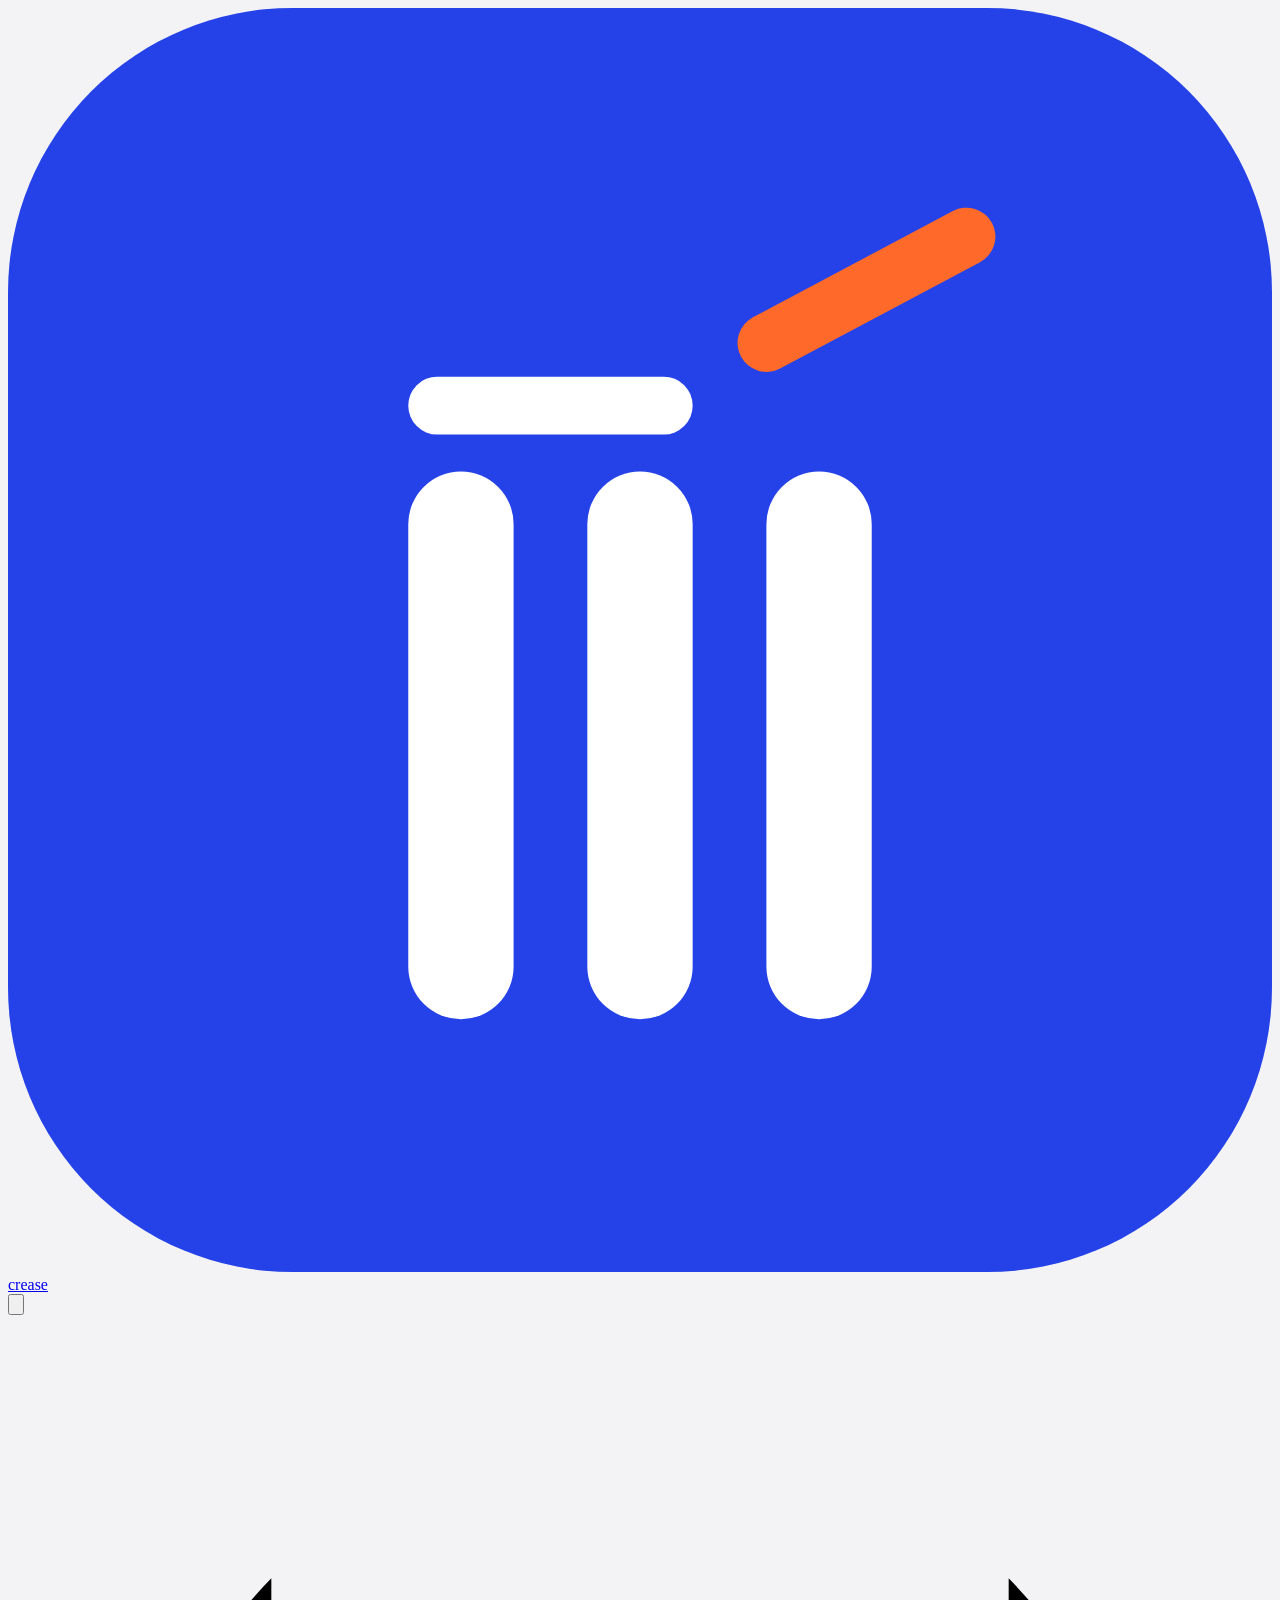
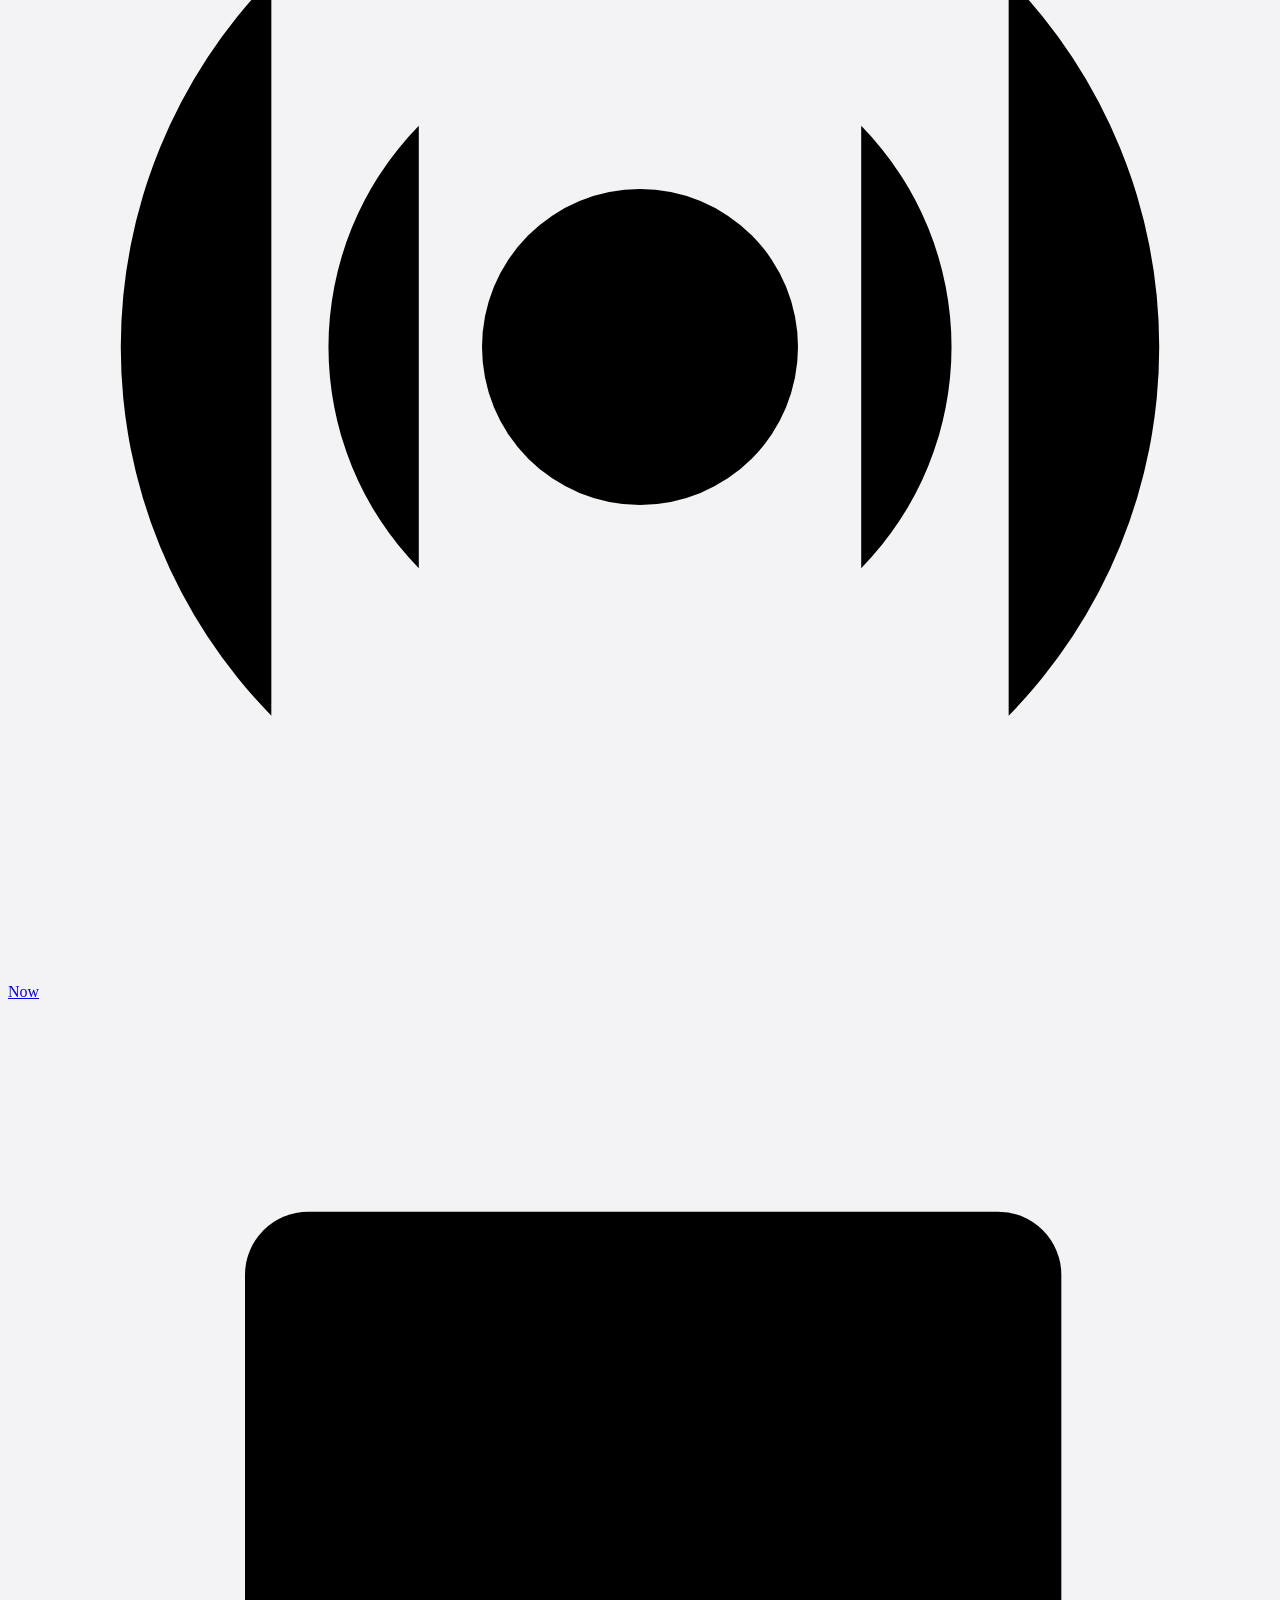
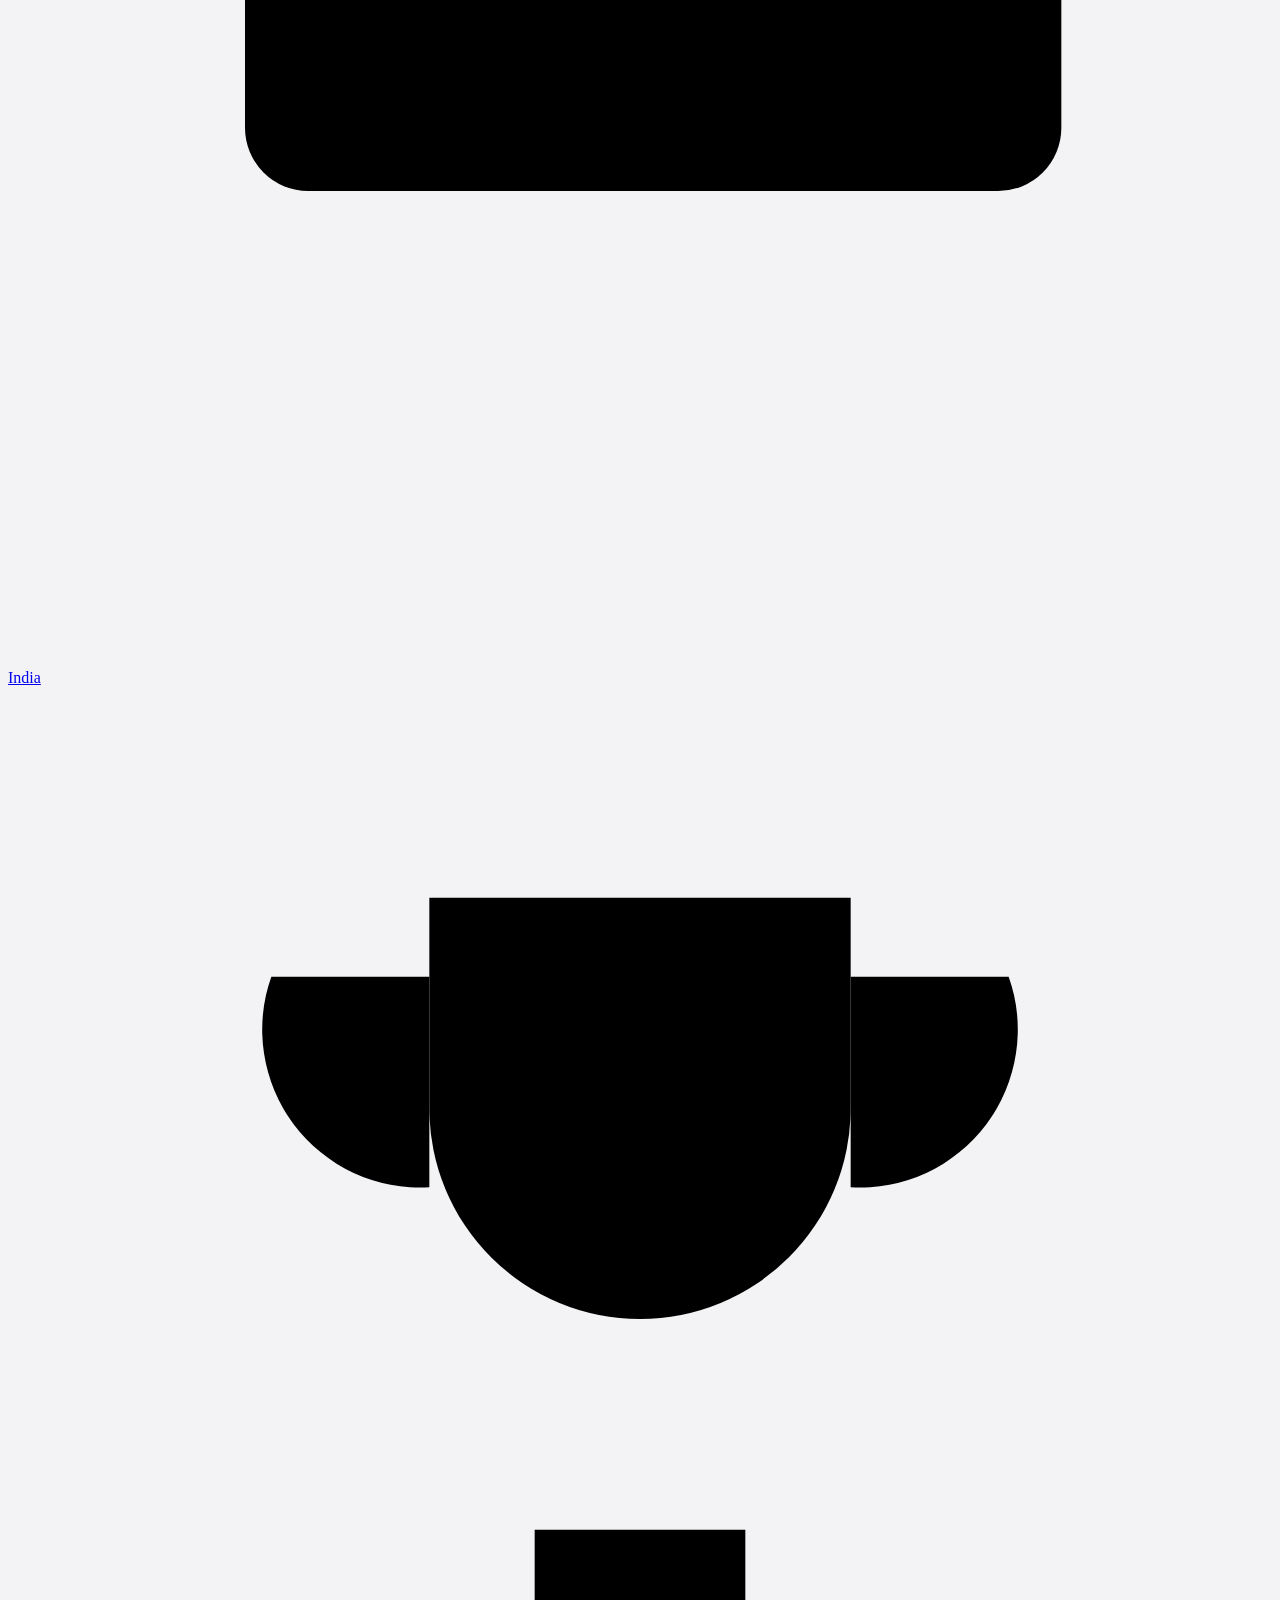
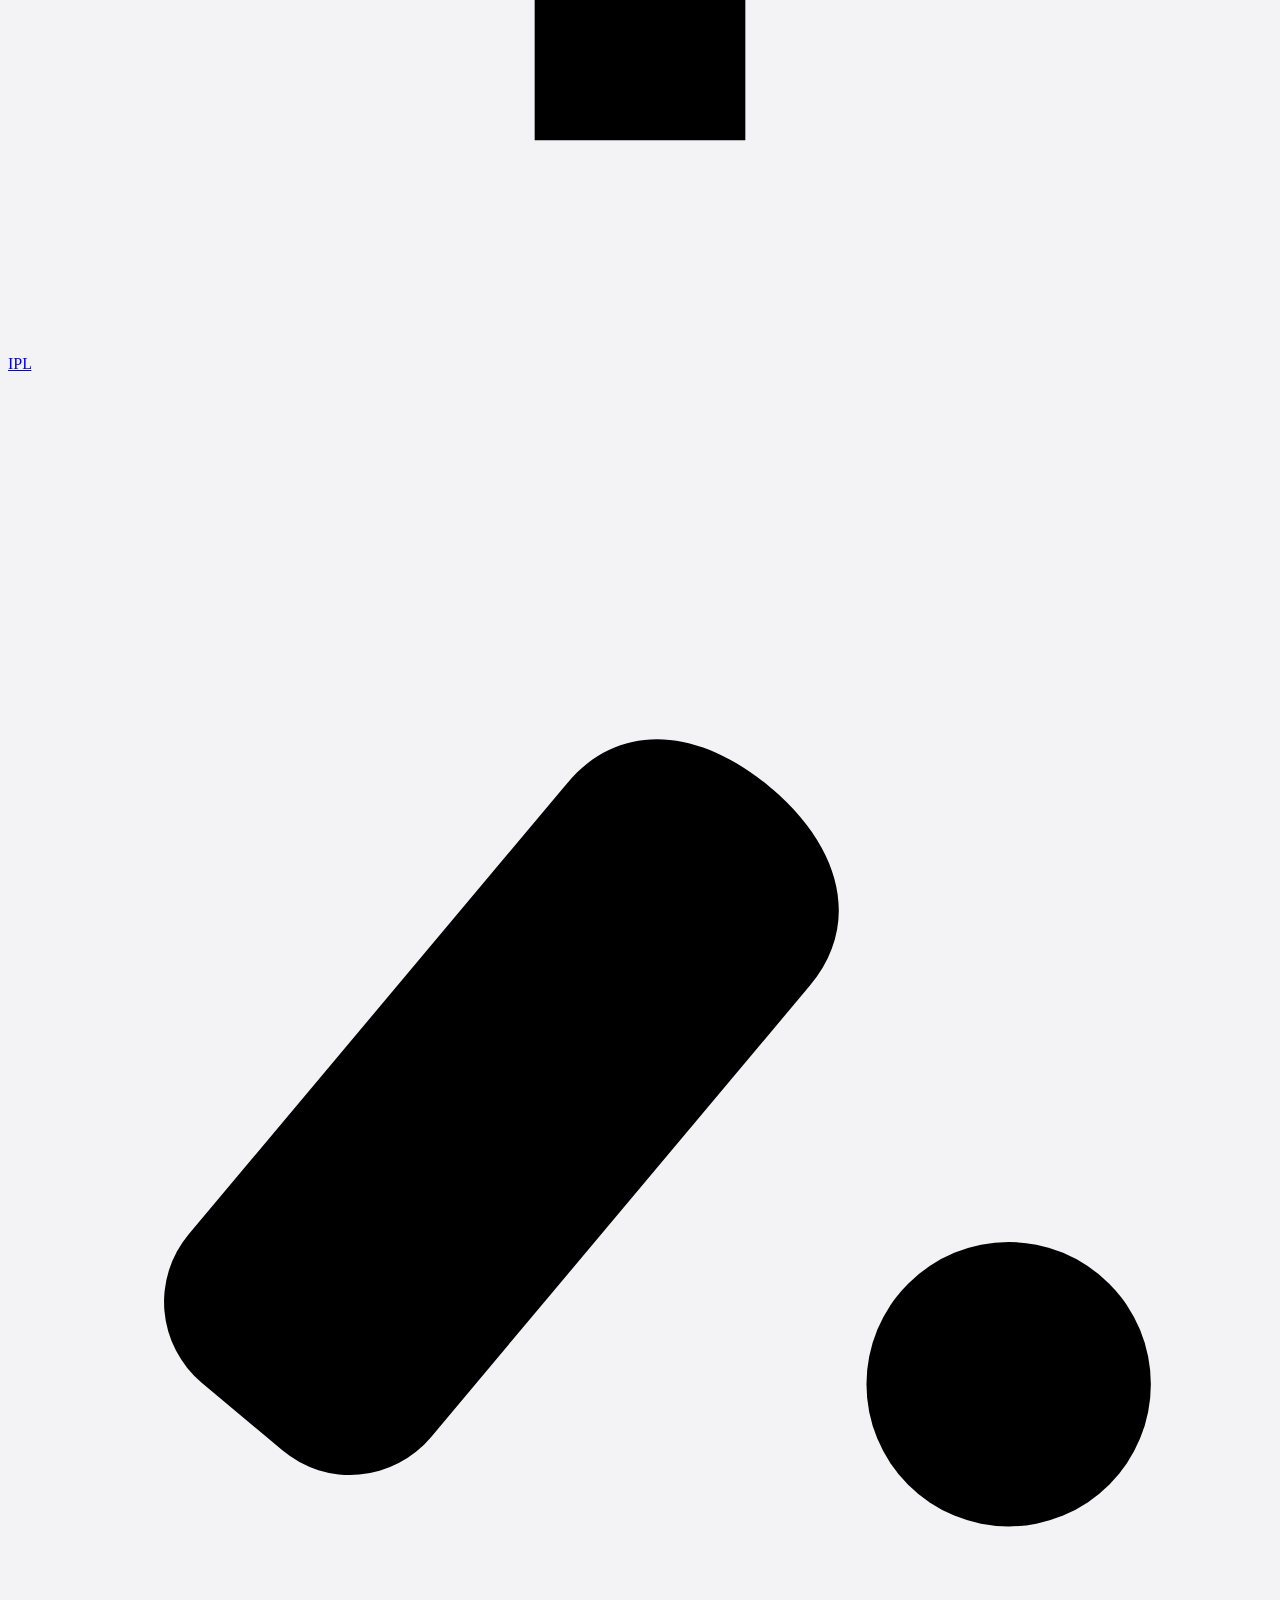
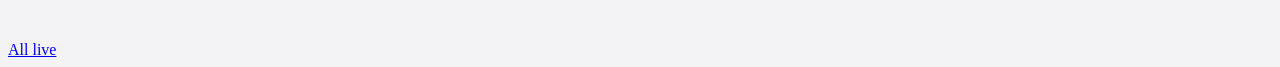
==== experiments/cricket-live/public/index.html @ f619a5a2 "feat(experiments): add DRS reviews, venue time, series chips and a new mark to Crease; fix stale sco" ====
<!doctype html>
<html lang="en-IN">
  <head>
    <meta charset="utf-8" />
    <meta
      name="viewport"
      content="width=device-width,initial-scale=1,viewport-fit=cover"
    />
    <title>Crease · Live cricket</title>
    <meta
      name="description"
      content="Live scores, ball-by-ball commentary, scorecards and squads for India and the IPL."
    />
    <meta name="theme-color" content="#f3f3f5" id="themeColor" />
    <script>
      // "light" or "dark" when chosen in Settings; otherwise (or with storage blocked)
      // the device's setting.
      var t = null;
      try {
        t = localStorage.getItem("crease-theme");
      } catch (e) {}
      if (
        t === "dark" ||
        (t !== "light" && matchMedia("(prefers-color-scheme: dark)").matches)
      ) {
        document.documentElement.dataset.theme = "dark";
        document.getElementById("themeColor").content = "#000000";
      }
    </script>
    <style>
      /* The page colour before the stylesheet arrives: no white flash on a slow line. */
      html {
        background: #f3f3f5;
      }
      html[data-theme="dark"] {
        background: #000;
      }
    </style>
    <meta name="apple-mobile-web-app-capable" content="yes" />
    <meta name="mobile-web-app-capable" content="yes" />
    <meta name="apple-mobile-web-app-title" content="Crease" />
    <meta name="format-detection" content="telephone=no" />
    <link rel="manifest" href="/manifest.webmanifest" />
    <link rel="icon" href="/icon.svg" type="image/svg+xml" />
    <link rel="preconnect" href="https://fonts.googleapis.com" />
    <link rel="preconnect" href="https://fonts.gstatic.com" crossorigin />
    <link
      rel="stylesheet"
      media="print"
      onload="this.media = 'all'"
      referrerpolicy="no-referrer"
      href="https://fonts.googleapis.com/css2?family=Bricolage+Grotesque:opsz,wght@12..96,400..800&family=Barlow+Condensed:wght@500;600;700&display=swap"
    />
    <link rel="stylesheet" href="/app.css" />
  </head>
  <body>
    <div id="app">
      <header class="top" id="top">
        <div class="top-in">
          <div class="top-left">
            <button
              class="icon back"
              id="back"
              type="button"
              aria-label="Back"
              hidden
            >
              <svg viewBox="0 0 24 24" aria-hidden="true">
                <path d="M15 5l-7 7 7 7" />
              </svg>
            </button>
            <a class="brand" id="brand" href="#now" aria-label="Crease, home"
              ><svg class="mark" viewBox="0 0 120 120" aria-hidden="true">
                <rect width="120" height="120" rx="27" fill="#2442e8" />
                <g fill="#fff">
                  <rect x="38" y="44" width="10" height="52" rx="5" />
                  <rect x="55" y="44" width="10" height="52" rx="5" />
                  <rect x="72" y="44" width="10" height="52" rx="5" />
                  <rect x="38" y="35" width="27" height="5.5" rx="2.75" />
                </g>
                <rect
                  x="68"
                  y="24"
                  width="27"
                  height="5.5"
                  rx="2.75"
                  fill="#ff6a2b"
                  transform="rotate(-28 81.5 26.75)"
                /></svg
              >crease</a
            >
          </div>
          <div class="top-title" id="topTitle" aria-hidden="true"></div>
          <div class="top-btns">
            <button
              class="icon alerts"
              id="alerts"
              type="button"
              aria-label="Alerts"
              aria-haspopup="dialog"
              title="Alerts"
              hidden
            >
              <svg viewBox="0 0 24 24" aria-hidden="true">
                <path d="M6 8a6 6 0 0 1 12 0c0 7 3 9 3 9H3s3-2 3-9" />
                <path d="M10.3 21a1.94 1.94 0 0 0 3.4 0" />
              </svg>
            </button>
            <button
              class="icon"
              id="settingsBtn"
              type="button"
              aria-label="Settings"
              aria-haspopup="dialog"
              title="Settings"
            >
              <svg viewBox="0 0 24 24" aria-hidden="true">
                <circle cx="12" cy="12" r="3" />
                <path
                  d="M19.4 15a1.7 1.7 0 0 0 .3 1.8l.1.1a2 2 0 1 1-2.8 2.8l-.1-.1a1.7 1.7 0 0 0-1.8-.3 1.7 1.7 0 0 0-1 1.5V21a2 2 0 1 1-4 0v-.1a1.7 1.7 0 0 0-1.1-1.5 1.7 1.7 0 0 0-1.8.3l-.1.1a2 2 0 1 1-2.8-2.8l.1-.1a1.7 1.7 0 0 0 .3-1.8 1.7 1.7 0 0 0-1.5-1H3a2 2 0 1 1 0-4h.1a1.7 1.7 0 0 0 1.5-1.1 1.7 1.7 0 0 0-.3-1.8l-.1-.1a2 2 0 1 1 2.8-2.8l.1.1a1.7 1.7 0 0 0 1.8.3H9a1.7 1.7 0 0 0 1-1.5V3a2 2 0 1 1 4 0v.1a1.7 1.7 0 0 0 1 1.5 1.7 1.7 0 0 0 1.8-.3l.1-.1a2 2 0 1 1 2.8 2.8l-.1.1a1.7 1.7 0 0 0-.3 1.8V9a1.7 1.7 0 0 0 1.5 1H21a2 2 0 1 1 0 4h-.1a1.7 1.7 0 0 0-1.5 1z"
                />
              </svg>
            </button>
          </div>
        </div>
      </header>
      <main id="view" tabindex="-1">
        <!-- Shown until the app's first render, so a slow connection sees structure. -->
        <div class="skel" aria-hidden="true"></div>
        <div class="skel sm" aria-hidden="true"></div>
        <div class="skel sm" aria-hidden="true"></div>
      </main>
      <nav class="tabs" id="tabs" aria-label="Sections" style="--n: 4">
        <i class="tab-pill" aria-hidden="true"></i>
        <a href="#now" data-tab="now"
          ><svg viewBox="0 0 24 24" aria-hidden="true">
            <circle cx="12" cy="12" r="3" />
            <path
              d="M7.8 7.8a6 6 0 0 0 0 8.4M16.2 7.8a6 6 0 0 1 0 8.4M5 5a10 10 0 0 0 0 14M19 5a10 10 0 0 1 0 14"
            /></svg
          ><span>Now</span></a
        >
        <a href="#india" data-tab="india"
          ><svg viewBox="0 0 24 24" aria-hidden="true">
            <path d="M4.5 21V3.8" />
            <rect x="4.5" y="4" width="15.5" height="11" rx="1.2" />
            <path d="M4.5 7.7H20M4.5 11.3H20" />
            <circle cx="12.25" cy="9.5" r="1.25" /></svg
          ><span>India</span></a
        >
        <a href="#ipl" data-tab="ipl"
          ><svg viewBox="0 0 24 24" aria-hidden="true">
            <path d="M8 4h8v4a4 4 0 0 1-8 0z" />
            <path d="M8 5.5H5a3 3 0 0 0 3 4M16 5.5h3a3 3 0 0 1-3 4" />
            <path d="M12 12v4M8.5 20h7M10 16h4v4h-4z" /></svg
          ><span>IPL</span></a
        >
        <a href="#all" data-tab="all"
          ><svg viewBox="0 0 24 24" aria-hidden="true">
            <g transform="rotate(40 11 12)">
              <path d="M11 .8v6" />
              <path
                d="M8 9c0-1.5 1.2-2.4 3-2.4s3 .9 3 2.4v11.2a2 2 0 0 1-2 2h-2a2 2 0 0 1-2-2z"
              />
            </g>
            <circle class="ball" cx="19" cy="19.2" r="2.7" /></svg
          ><span>All live</span></a
        >
      </nav>
    </div>
    <div id="announce" class="vh" aria-live="polite"></div>
    <div id="toast" class="toast" role="status" hidden></div>
    <dialog id="alertsSheet" class="sheet" aria-labelledby="alertsTitle">
      <div class="sheet-h">
        <h2 id="alertsTitle">Alerts</h2>
        <button class="icon" type="button" data-close aria-label="Close">
          <svg viewBox="0 0 24 24" aria-hidden="true">
            <path d="M6 6l12 12M18 6L6 18" />
          </svg>
        </button>
      </div>
      <p>
        A notification for India and IPL matches when a match starts, for every
        wicket, when a decision is reviewed (and again with the outcome), for a
        batter's fifty or hundred, and for a bowler's five-for.
      </p>
      <p class="dim">
        Alerts arrive only while Crease is open, in a tab or as an installed
        app. Your browser asks for permission first. Crease checks the scores
        itself and shows the notification on this device; there is no account
        and no push service.
        <a class="link" href="/about.html#alerts">How alerts work</a>
      </p>
      <p id="alertsStatus" class="status-line"></p>
      <button id="alertsToggle" class="btn primary" type="button"></button>
    </dialog>
    <dialog id="settingsSheet" class="sheet" aria-labelledby="settingsTitle">
      <div class="sheet-h">
        <h2 id="settingsTitle">Settings</h2>
        <button class="icon" type="button" data-close aria-label="Close">
          <svg viewBox="0 0 24 24" aria-hidden="true">
            <path d="M6 6l12 12M18 6L6 18" />
          </svg>
        </button>
      </div>
      <fieldset>
        <legend>Time format</legend>
        <label class="opt"
          ><input type="radio" name="clock" value="12" /><span
            >12-hour <small>1:30 pm</small></span
          ></label
        >
        <label class="opt"
          ><input type="radio" name="clock" value="24" /><span
            >24-hour <small>13:30</small></span
          ></label
        >
      </fieldset>
      <fieldset>
        <legend>Appearance</legend>
        <label class="opt"
          ><input type="radio" name="theme" value="system" /><span
            >Same as my device</span
          ></label
        >
        <label class="opt"
          ><input type="radio" name="theme" value="light" /><span
            >Light</span
          ></label
        >
        <label class="opt"
          ><input type="radio" name="theme" value="dark" /><span
            >Dark</span
          ></label
        >
      </fieldset>
      <a class="row-link" href="/about.html">About &amp; privacy</a>
    </dialog>
    <noscript><p class="nojs">Crease needs JavaScript.</p></noscript>
    <script type="module" src="/app.js"></script>
  </body>
</html>
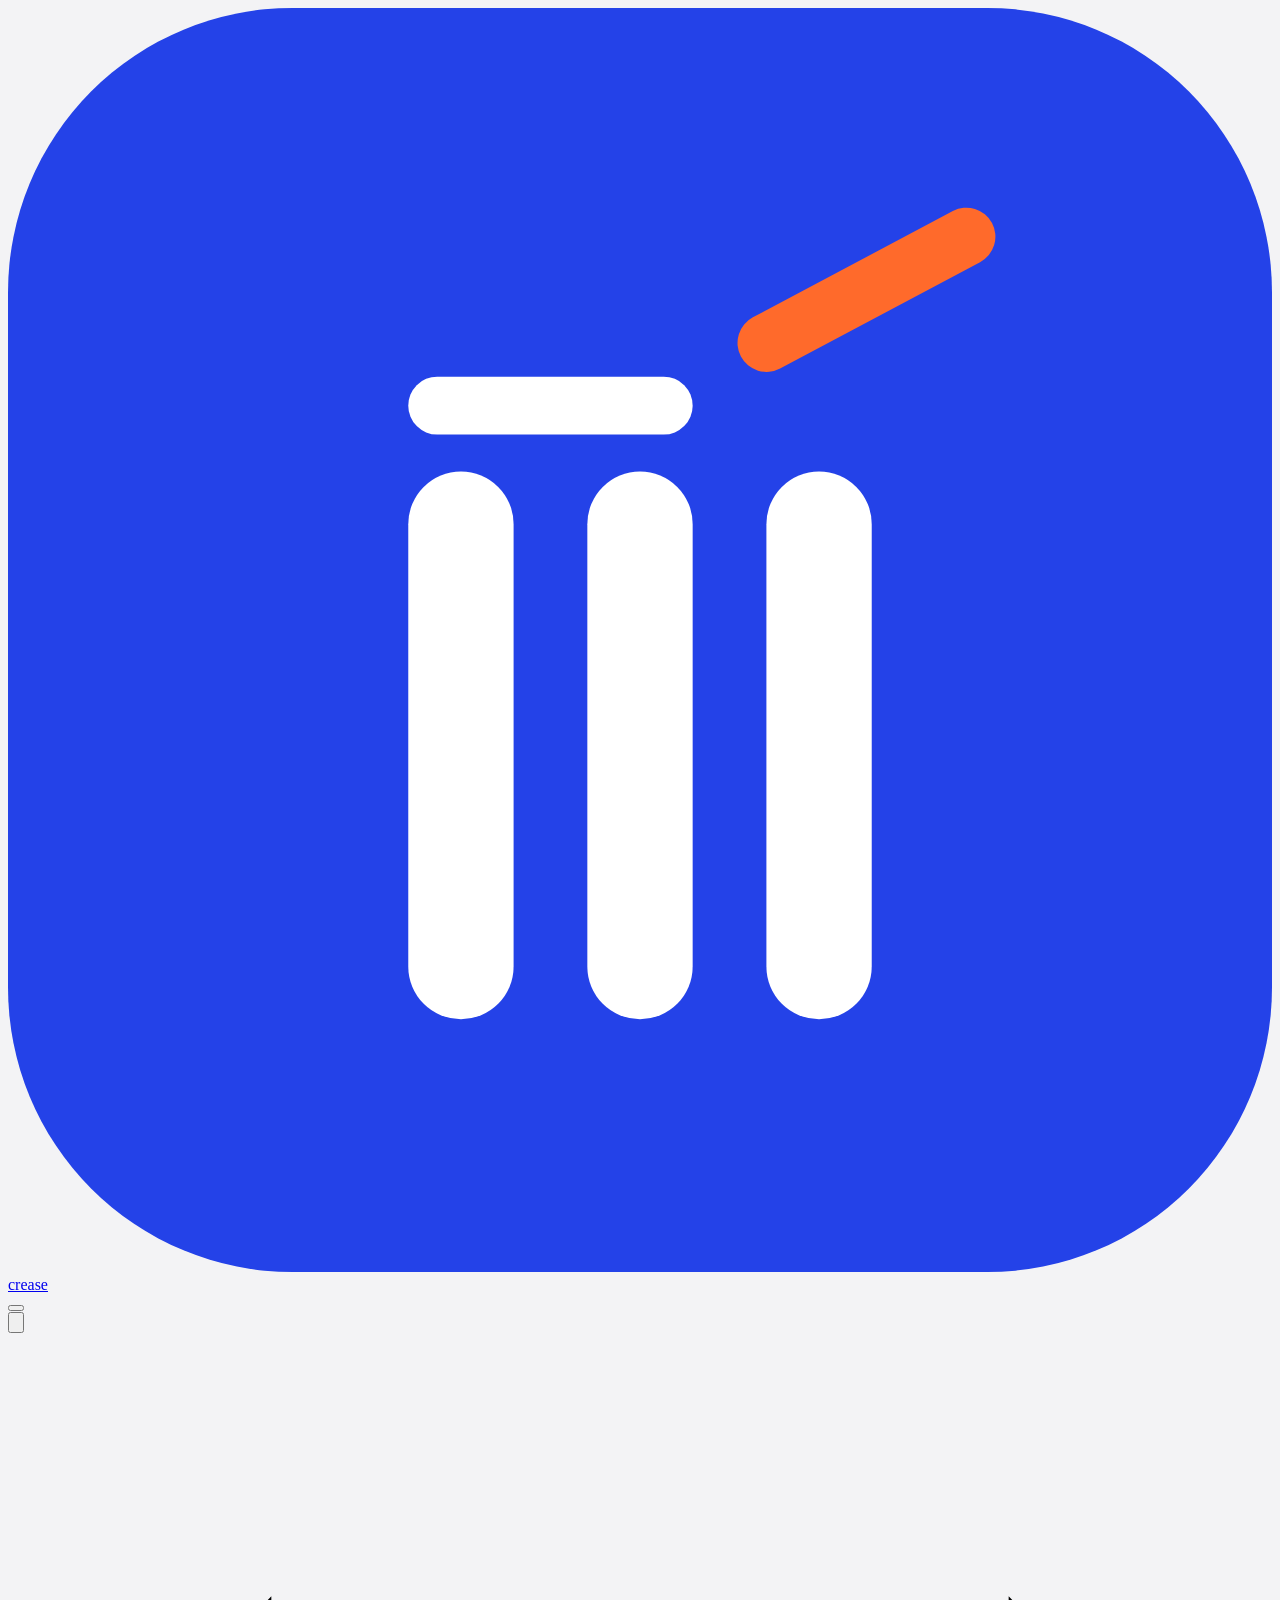
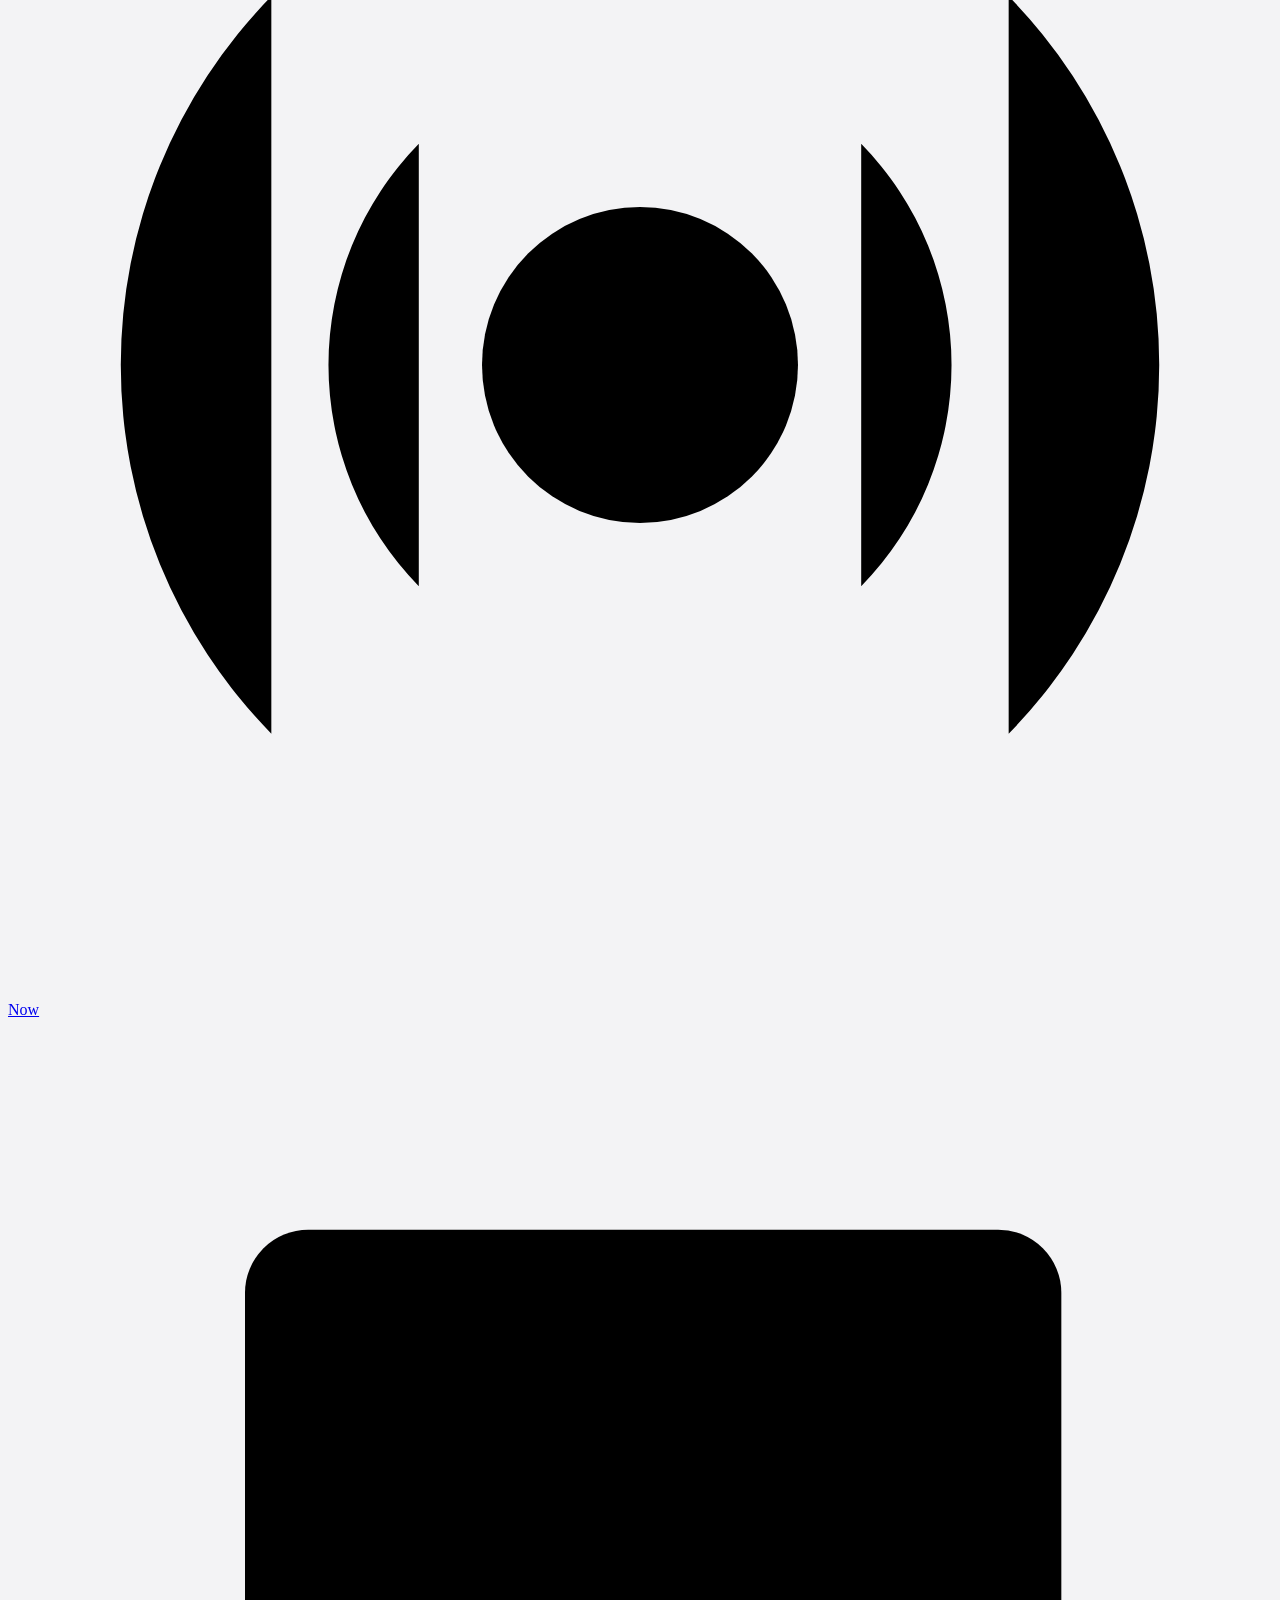
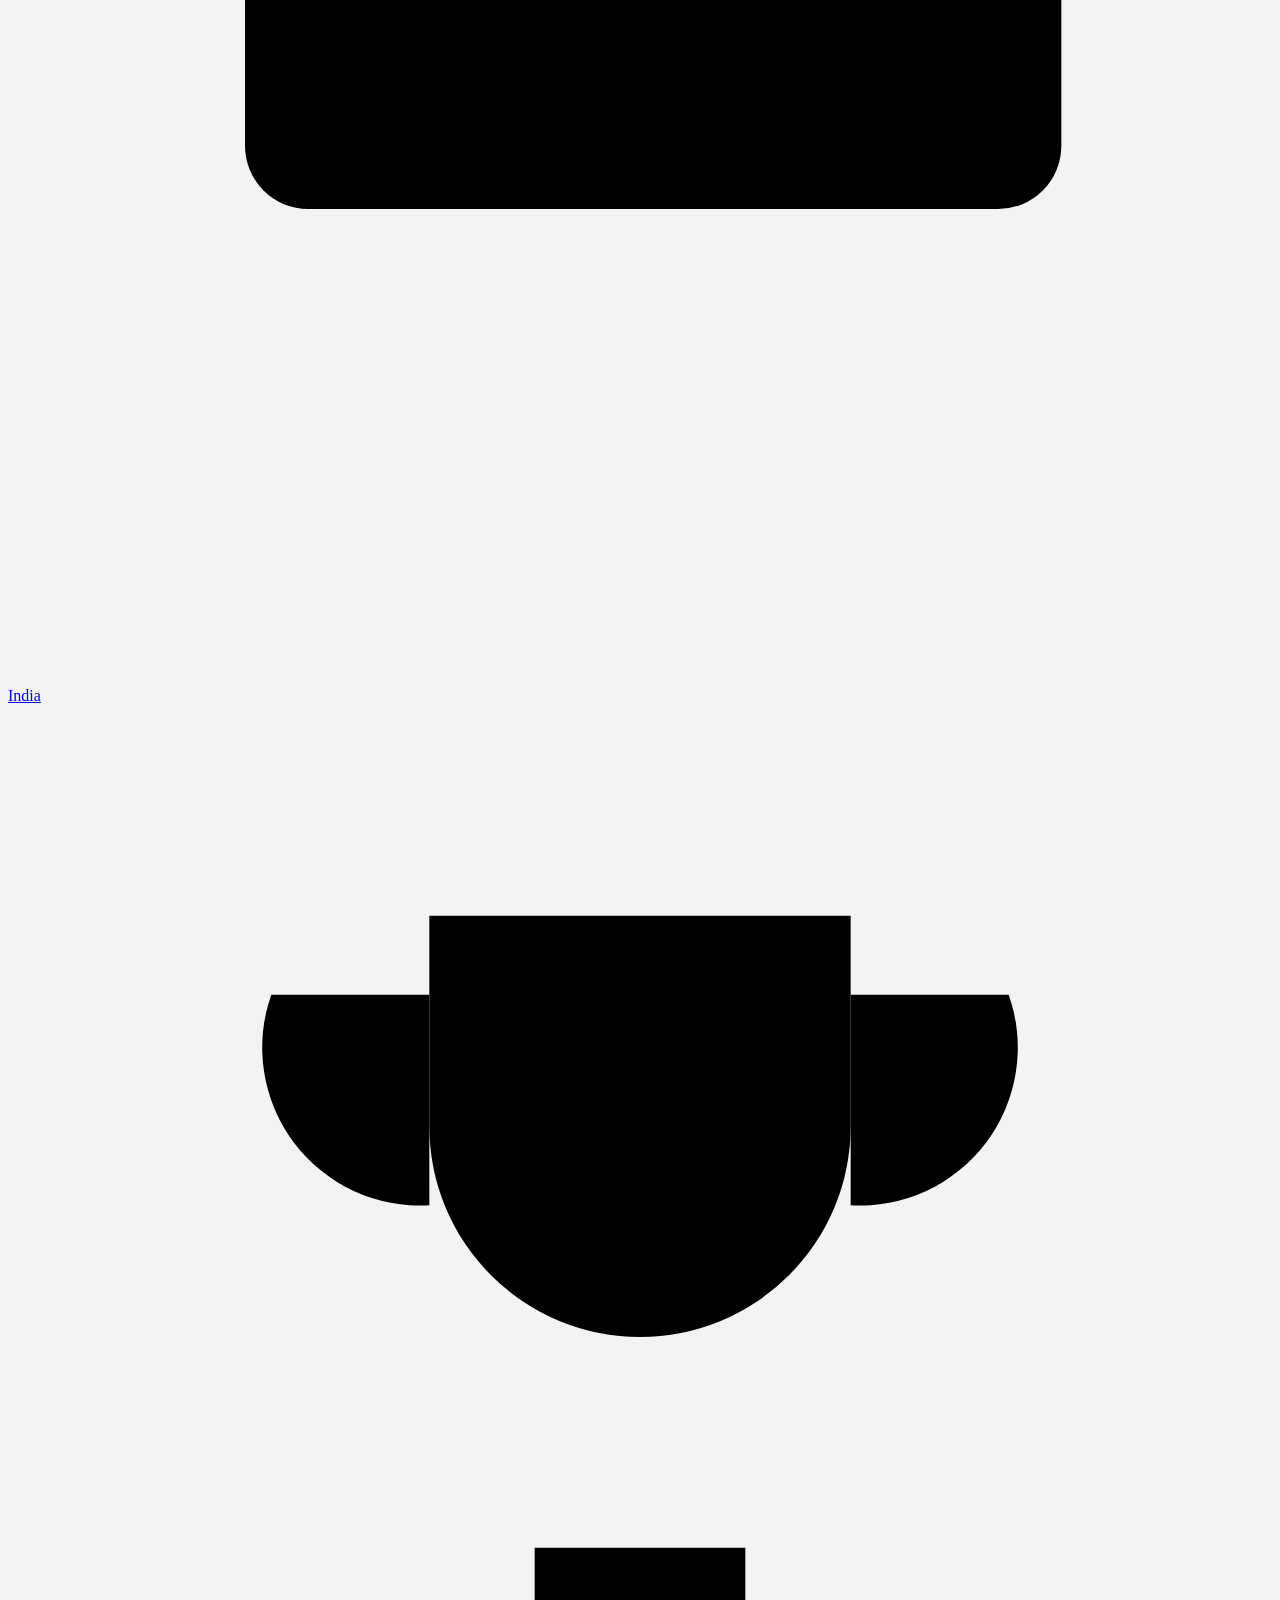
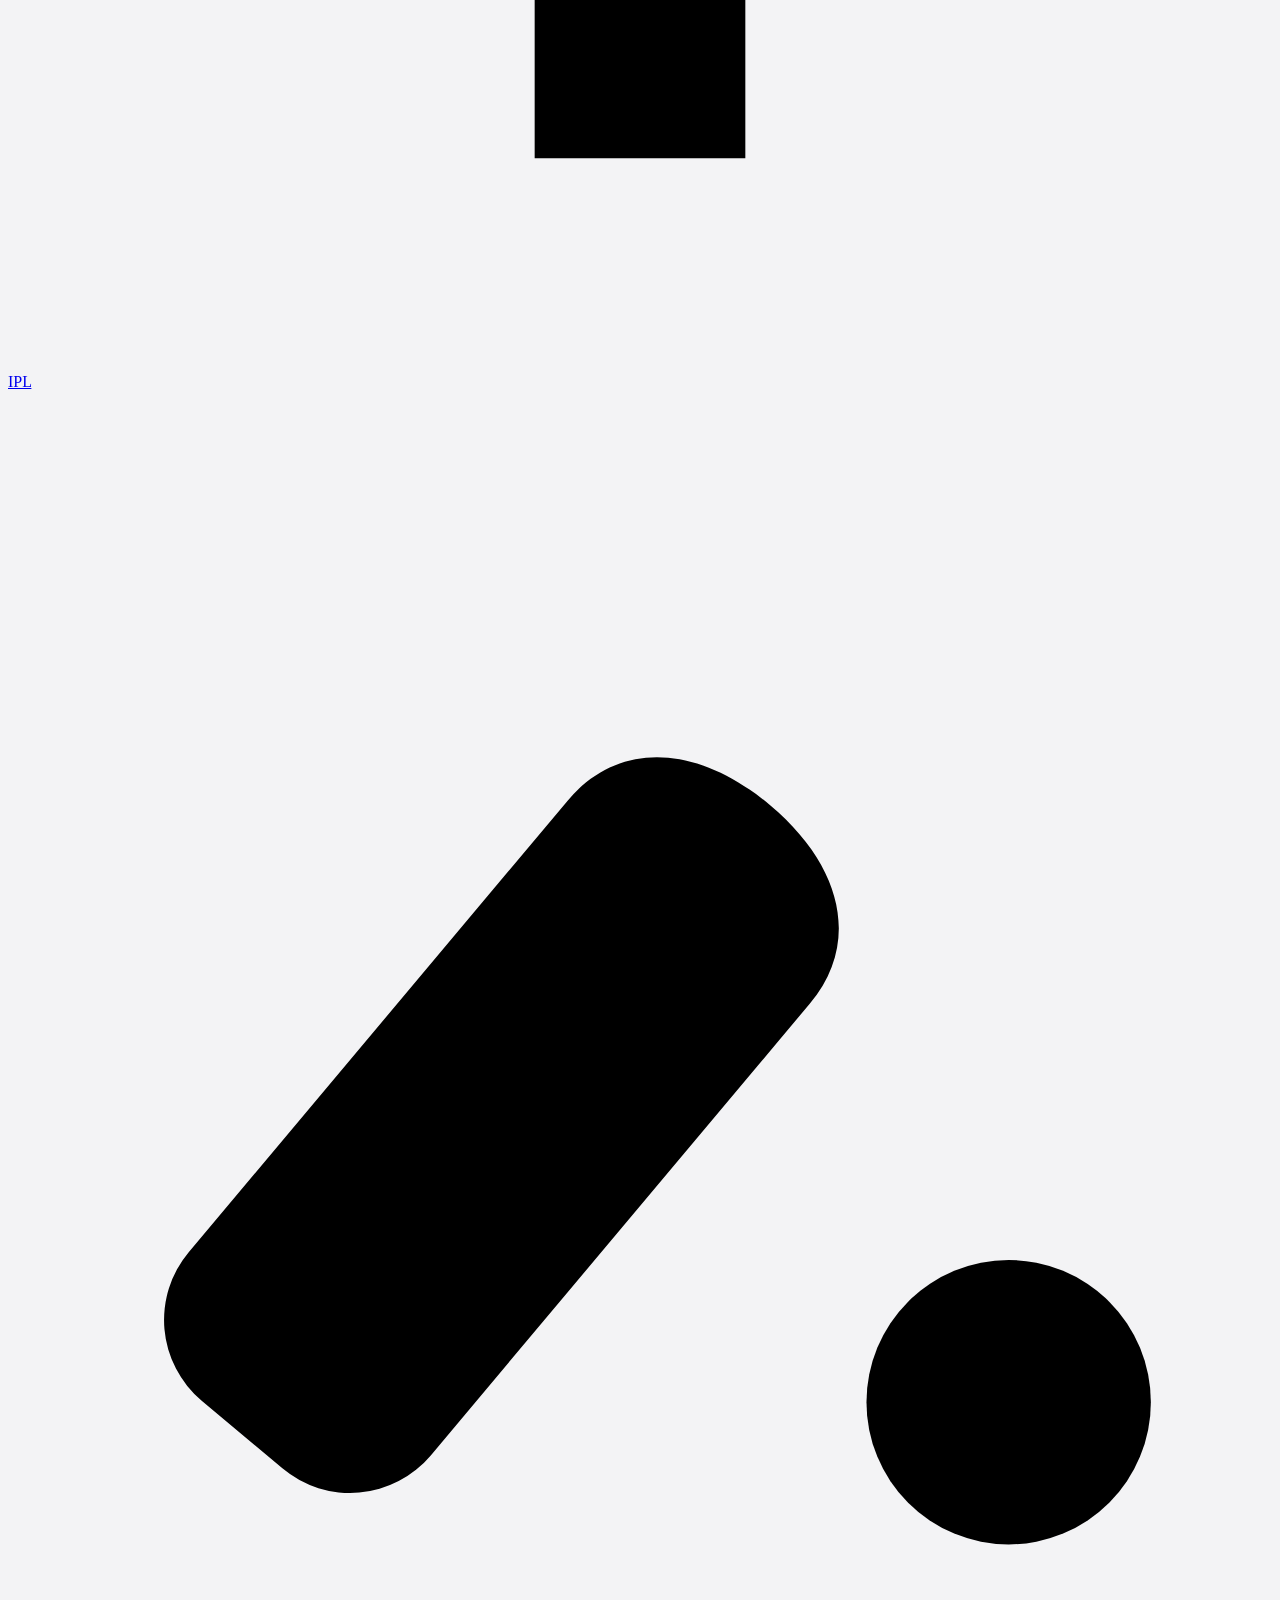
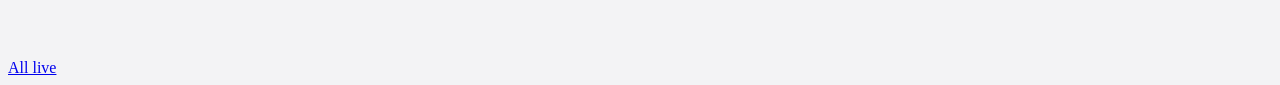
==== commit 00c4ebf5: "feat(experiments): show how fresh Crease's data is in the top bar A quiet line under the page title " ====
--- a/experiments/cricket-live/public/index.html
+++ b/experiments/cricket-live/public/index.html
@@ -90,7 +90,14 @@
               >crease</a
             >
           </div>
-          <div class="top-title" id="topTitle" aria-hidden="true"></div>
+          <!-- How fresh the data on screen is; tap to refresh. The page title joins it
+               once the page heading scrolls away. -->
+          <button class="top-mid" id="fresh" type="button">
+            <span class="top-title" id="topTitle" aria-hidden="true"></span>
+            <span class="fresh" id="freshLine" hidden
+              ><i aria-hidden="true"></i><span id="freshText"></span
+            ></span>
+          </button>
           <div class="top-btns">
             <button
               class="icon alerts"
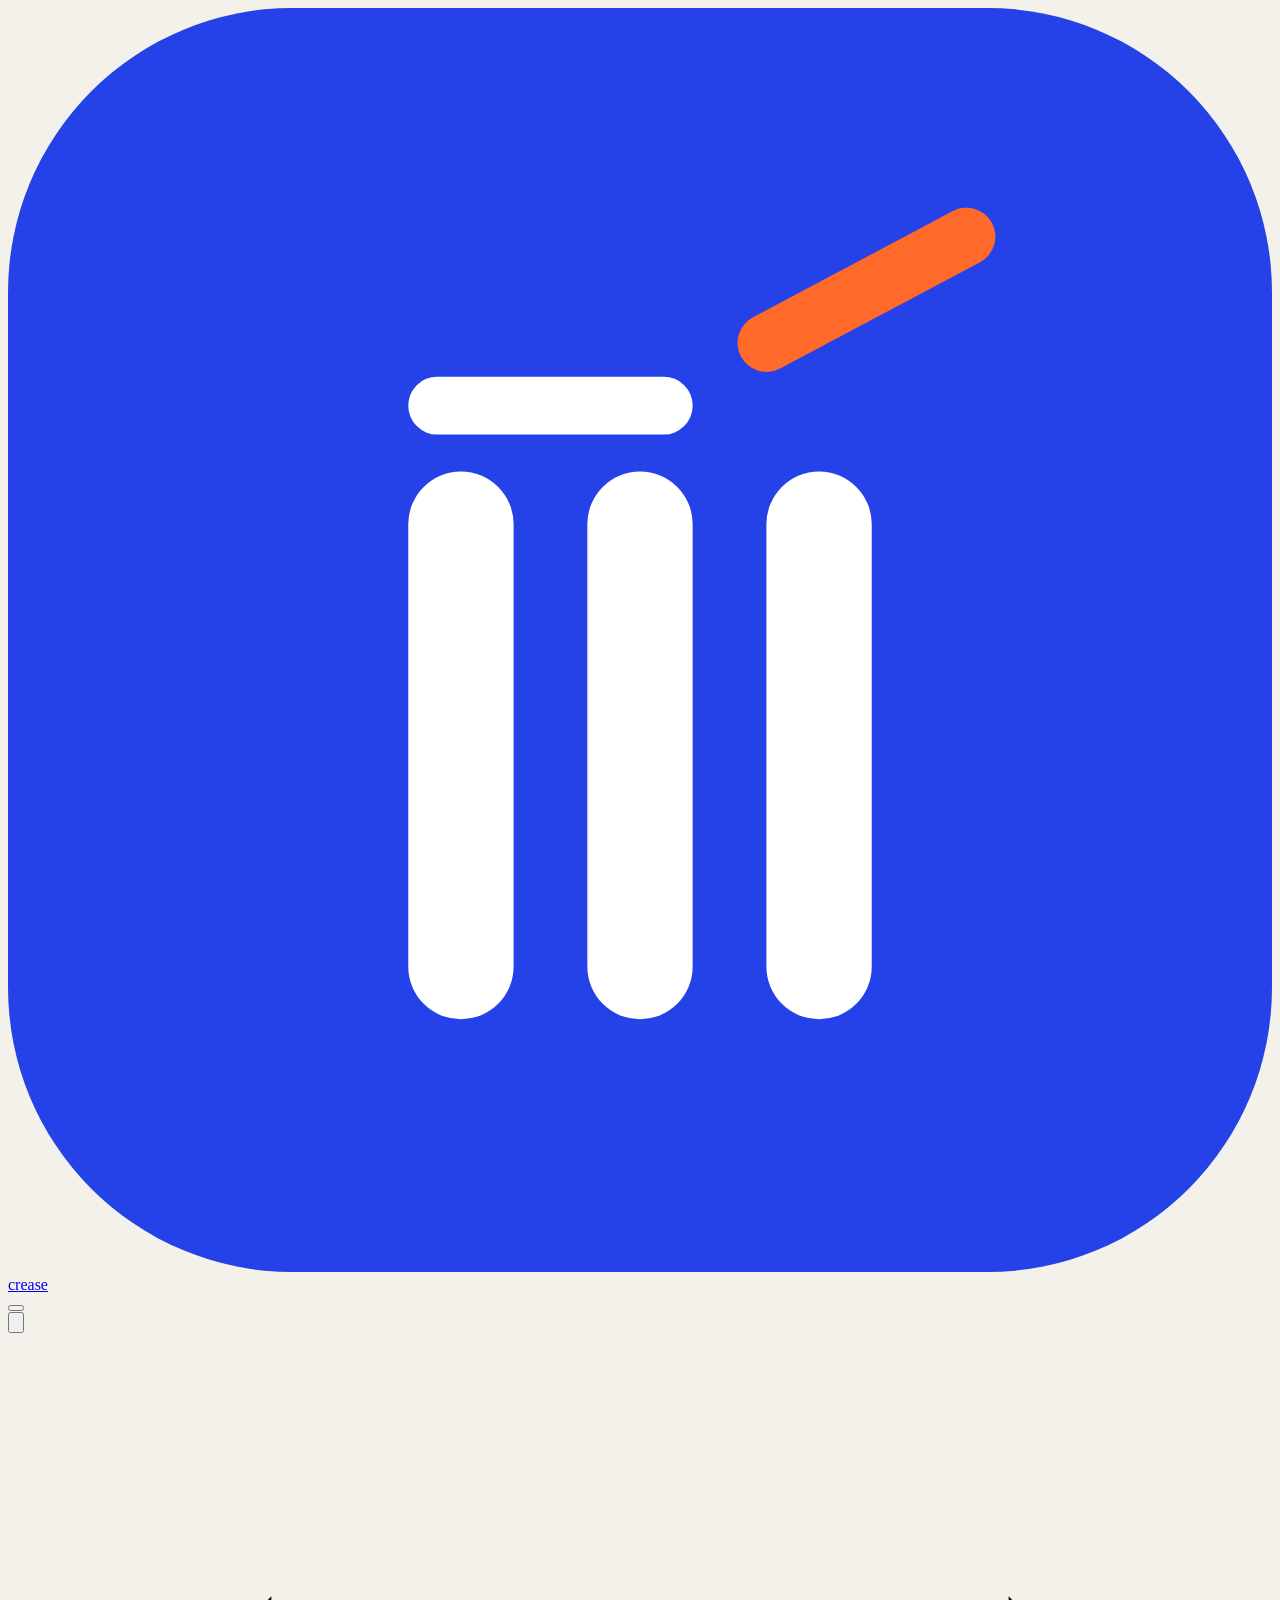
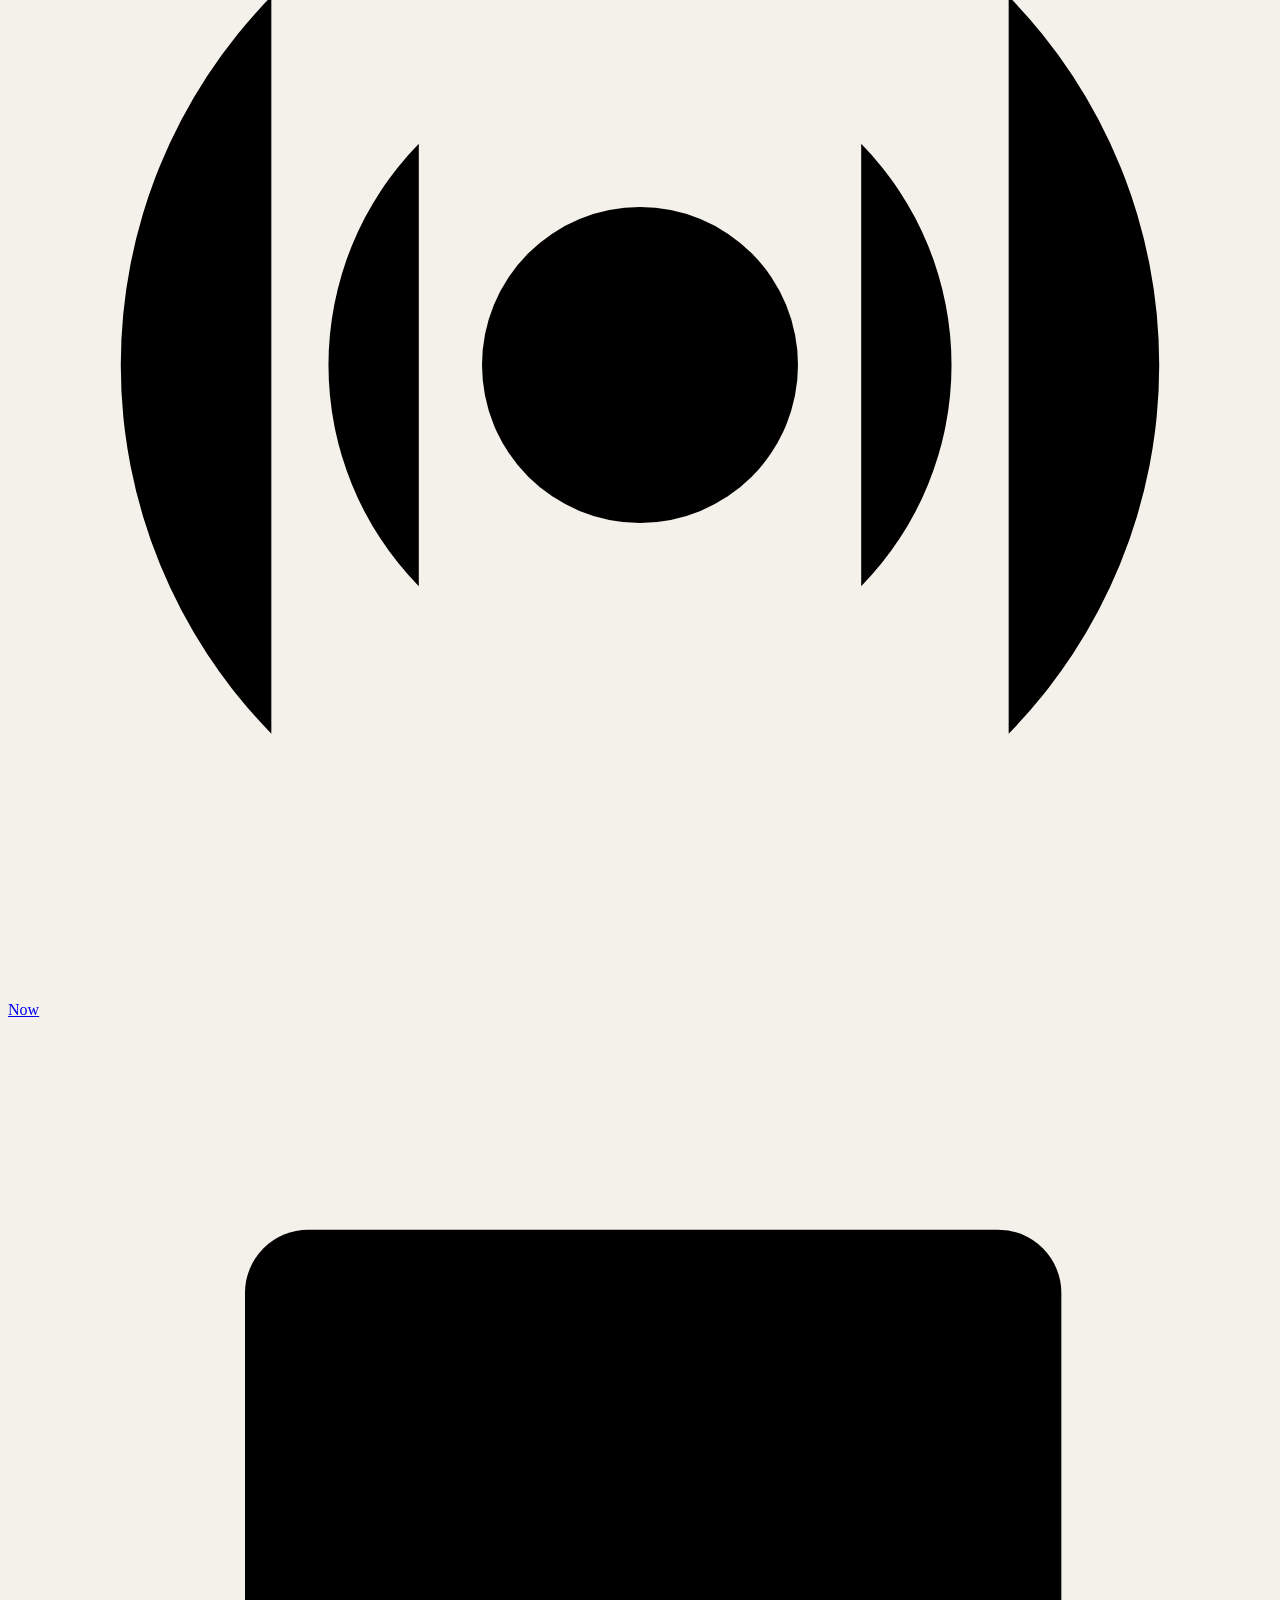
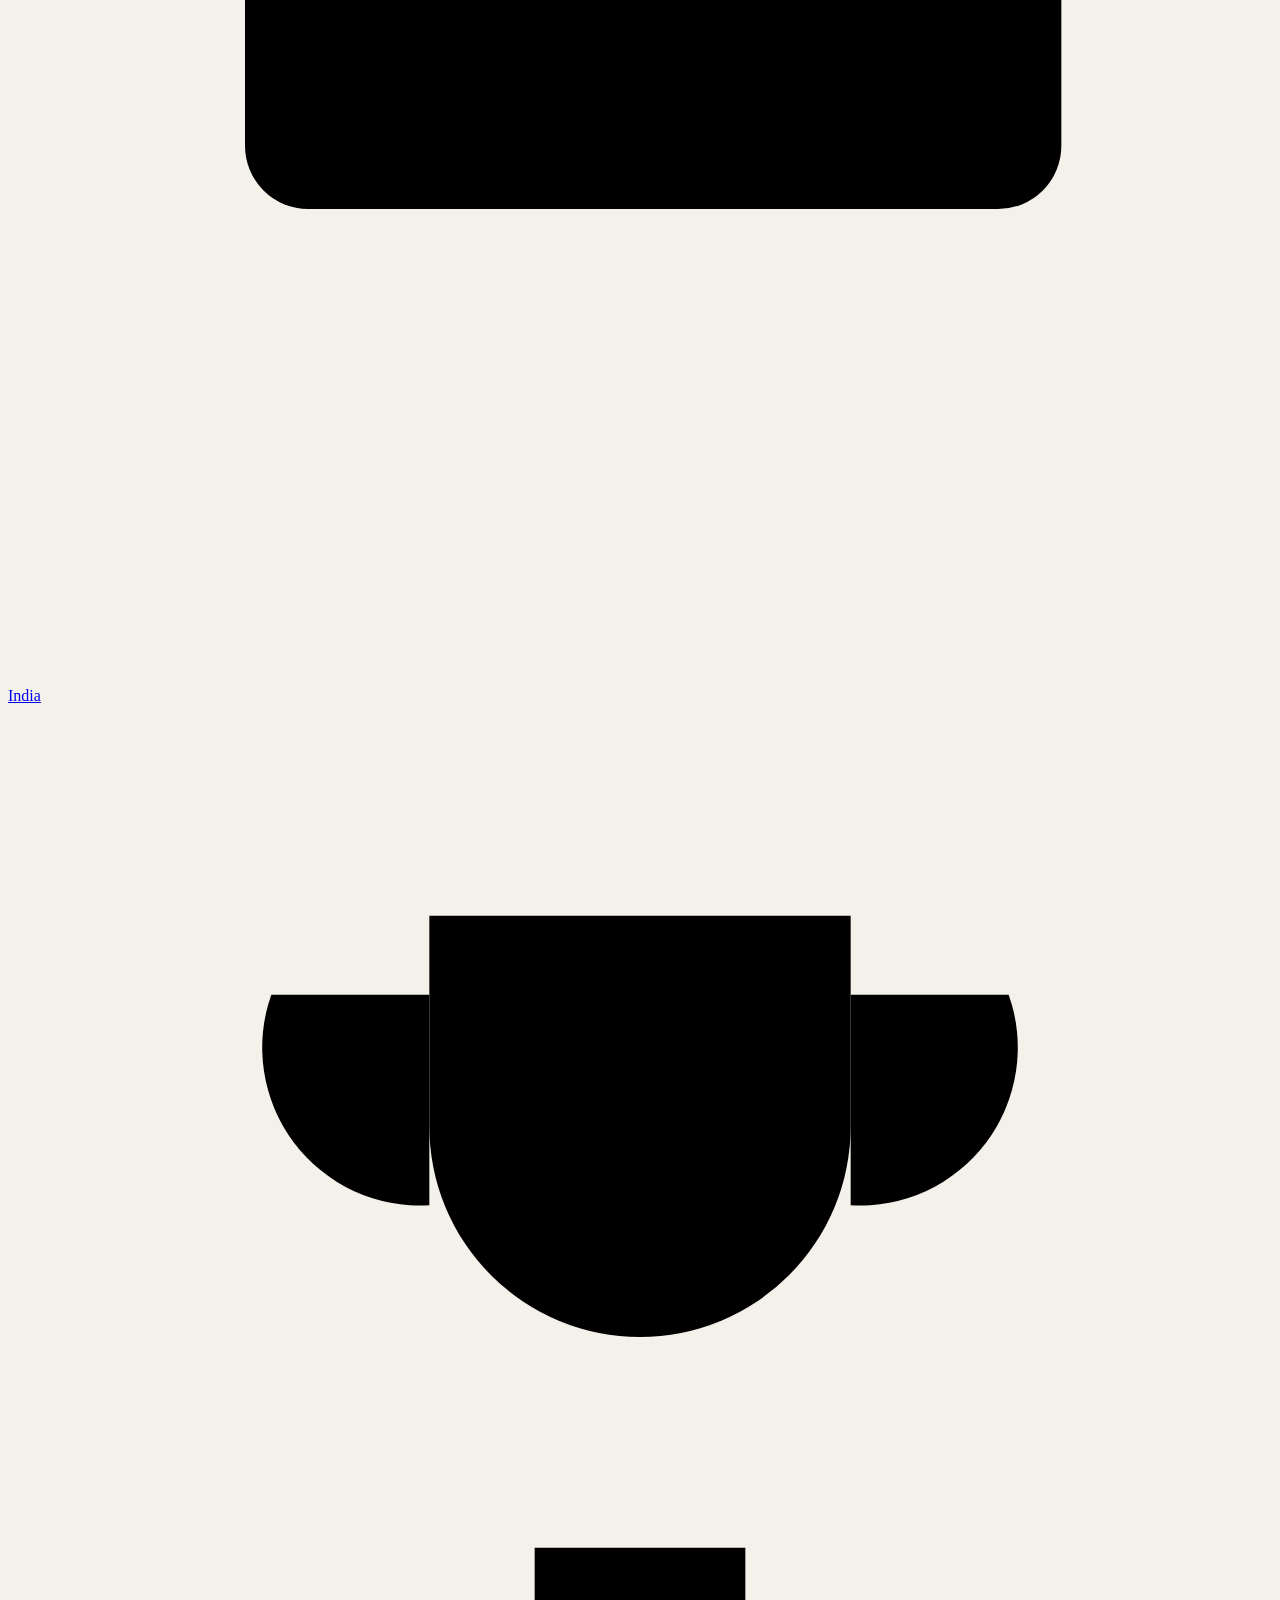
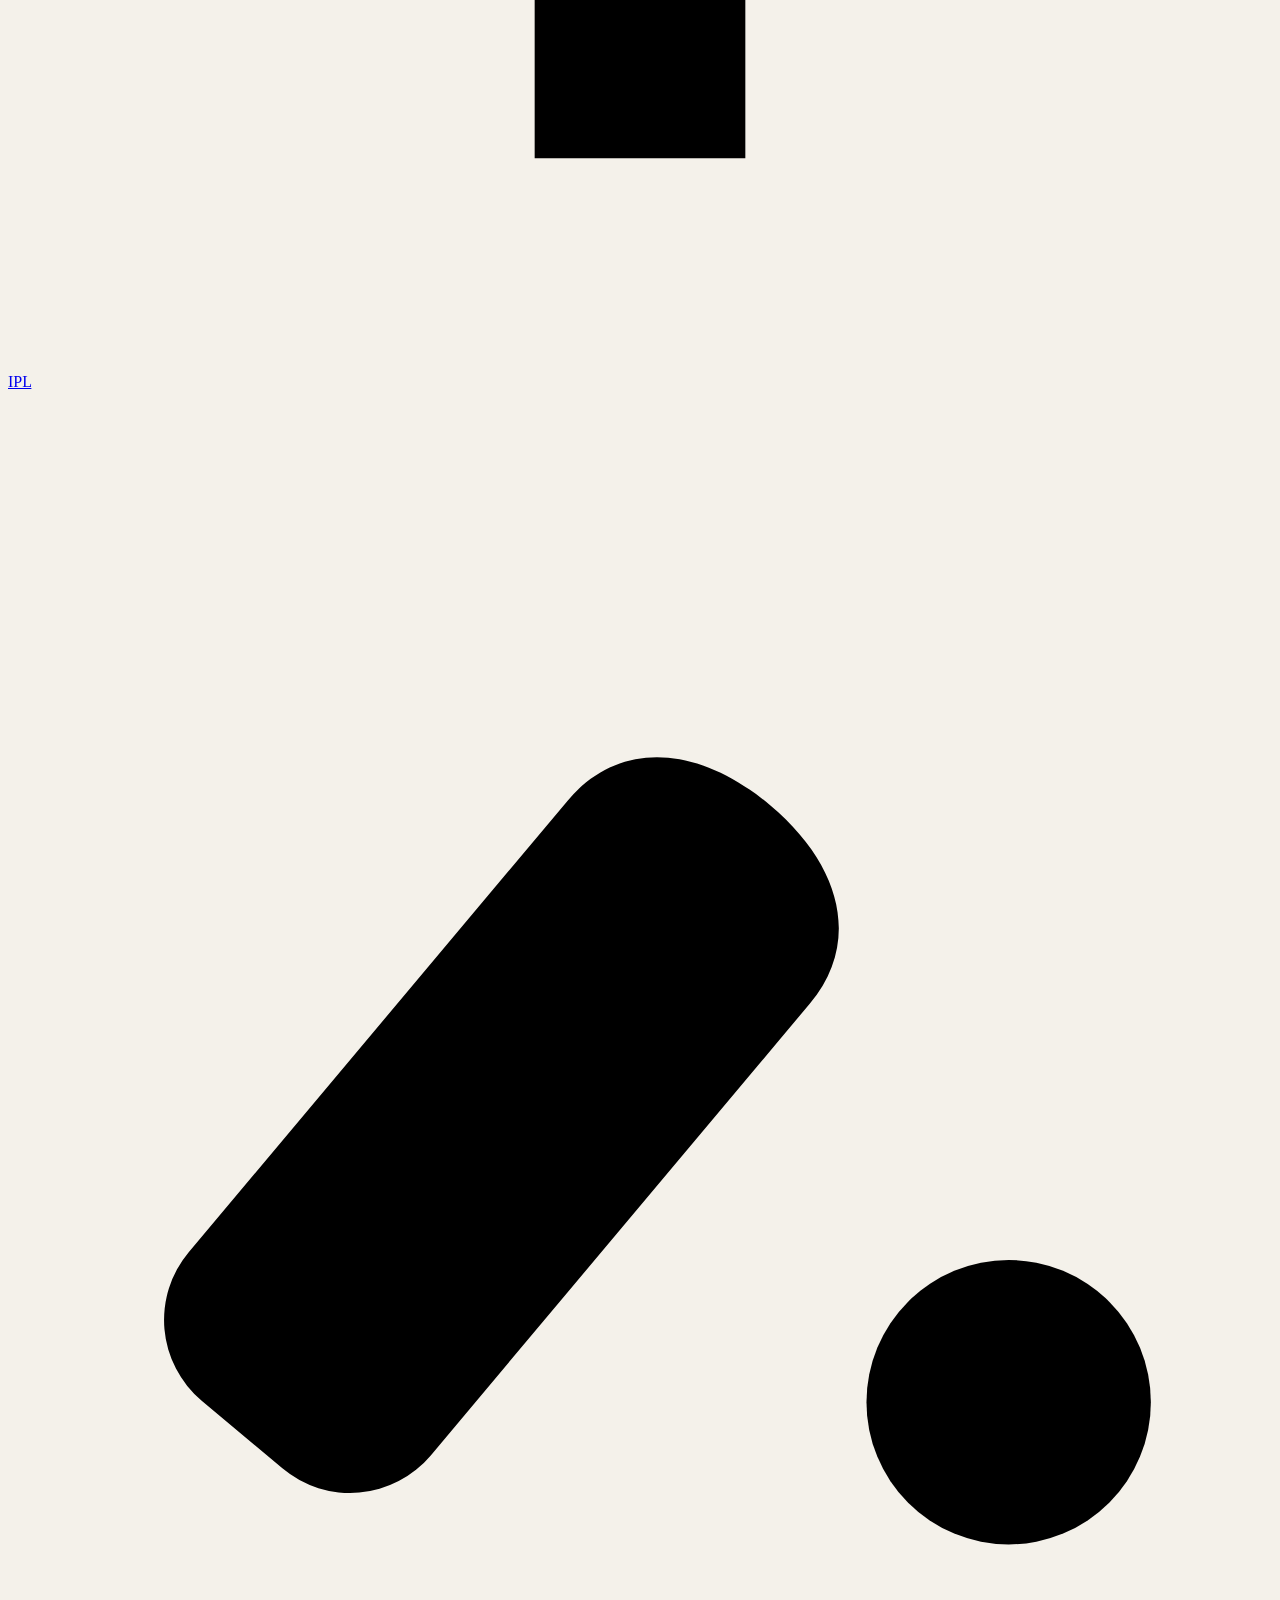
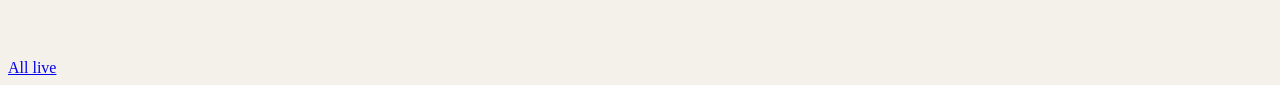
==== commit 9d2422a6: "feat(experiments): warmer light theme and a navy night theme for Crease Light: warm paper (#f4f1ea) " ====
--- a/experiments/cricket-live/public/index.html
+++ b/experiments/cricket-live/public/index.html
@@ -11,7 +11,7 @@
       name="description"
       content="Live scores, ball-by-ball commentary, scorecards and squads for India and the IPL."
     />
-    <meta name="theme-color" content="#f3f3f5" id="themeColor" />
+    <meta name="theme-color" content="#f4f1ea" id="themeColor" />
     <script>
       // "light" or "dark" when chosen in Settings; otherwise (or with storage blocked)
       // the device's setting.
@@ -24,16 +24,16 @@
         (t !== "light" && matchMedia("(prefers-color-scheme: dark)").matches)
       ) {
         document.documentElement.dataset.theme = "dark";
-        document.getElementById("themeColor").content = "#000000";
+        document.getElementById("themeColor").content = "#0a0c16";
       }
     </script>
     <style>
       /* The page colour before the stylesheet arrives: no white flash on a slow line. */
       html {
-        background: #f3f3f5;
+        background: #f4f1ea;
       }
       html[data-theme="dark"] {
-        background: #000;
+        background: #0a0c16;
       }
     </style>
     <meta name="apple-mobile-web-app-capable" content="yes" />
@@ -150,17 +150,31 @@
         <a href="#india" data-tab="india"
           ><svg viewBox="0 0 24 24" aria-hidden="true">
             <path d="M4.5 21V3.8" />
-            <rect x="4.5" y="4" width="15.5" height="11" rx="1.2" />
-            <path d="M4.5 7.7H20M4.5 11.3H20" />
-            <circle cx="12.25" cy="9.5" r="1.25" /></svg
+            <rect class="tri-s" x="5.2" y="4.6" width="14.2" height="3.4" />
+            <rect class="tri-w" x="5.2" y="8" width="14.2" height="3.4" />
+            <rect class="tri-g" x="5.2" y="11.4" width="14.2" height="3.4" />
+            <circle class="tri-c" cx="12.3" cy="9.7" r="1.3" />
+            <rect x="4.5" y="4" width="15.5" height="11" rx="1.2" /></svg
           ><span>India</span></a
         >
         <a href="#ipl" data-tab="ipl"
           ><svg viewBox="0 0 24 24" aria-hidden="true">
-            <path d="M8 4h8v4a4 4 0 0 1-8 0z" />
+            <path class="gold" d="M8 4h8v4a4 4 0 0 1-8 0z" />
             <path d="M8 5.5H5a3 3 0 0 0 3 4M16 5.5h3a3 3 0 0 1-3 4" />
-            <path d="M12 12v4M8.5 20h7M10 16h4v4h-4z" /></svg
+            <path d="M12 12v4M8.5 20h7" />
+            <path class="gold" d="M10 16h4v4h-4z" /></svg
           ><span>IPL</span></a
+        >
+        <!-- An ICC event's tab: shown around the event, or always / never (Settings). -->
+        <a href="#wc" data-tab="wc" hidden
+          ><svg viewBox="0 0 24 24" aria-hidden="true">
+            <circle cx="12" cy="10" r="6.5" />
+            <path
+              d="M5.5 10h13M12 3.5c2 2 2.6 4.2 2.6 6.5S14 14.5 12 16.5M12 3.5C10 5.5 9.4 7.7 9.4 10s.6 4.5 2.6 6.5"
+            />
+            <path class="gold" d="M9 19.5h6l-.6 1.5H9.6z" />
+            <path d="M12 16.5v3" /></svg
+          ><span id="wcLabel">World Cup</span></a
         >
         <a href="#all" data-tab="all"
           ><svg viewBox="0 0 24 24" aria-hidden="true">
@@ -241,6 +255,31 @@
           ></label
         >
       </fieldset>
+      <fieldset>
+        <legend>World Cup tab</legend>
+        <label class="opt"
+          ><input type="radio" name="wc" value="auto" /><span
+            >Automatic <small>from two weeks before to the final</small></span
+          ></label
+        >
+        <label class="opt"
+          ><input type="radio" name="wc" value="on" /><span
+            >Always show</span
+          ></label
+        >
+        <label class="opt"
+          ><input type="radio" name="wc" value="off" /><span>Off</span></label
+        >
+      </fieldset>
+      <fieldset>
+        <legend>Your team</legend>
+        <label class="pick"
+          ><span
+            >Follow a team: its matches show on Now, and alerts include
+            them.</span
+          ><select id="teamSelect"></select
+        ></label>
+      </fieldset>
       <a class="row-link" href="/about.html">About &amp; privacy</a>
     </dialog>
     <noscript><p class="nojs">Crease needs JavaScript.</p></noscript>
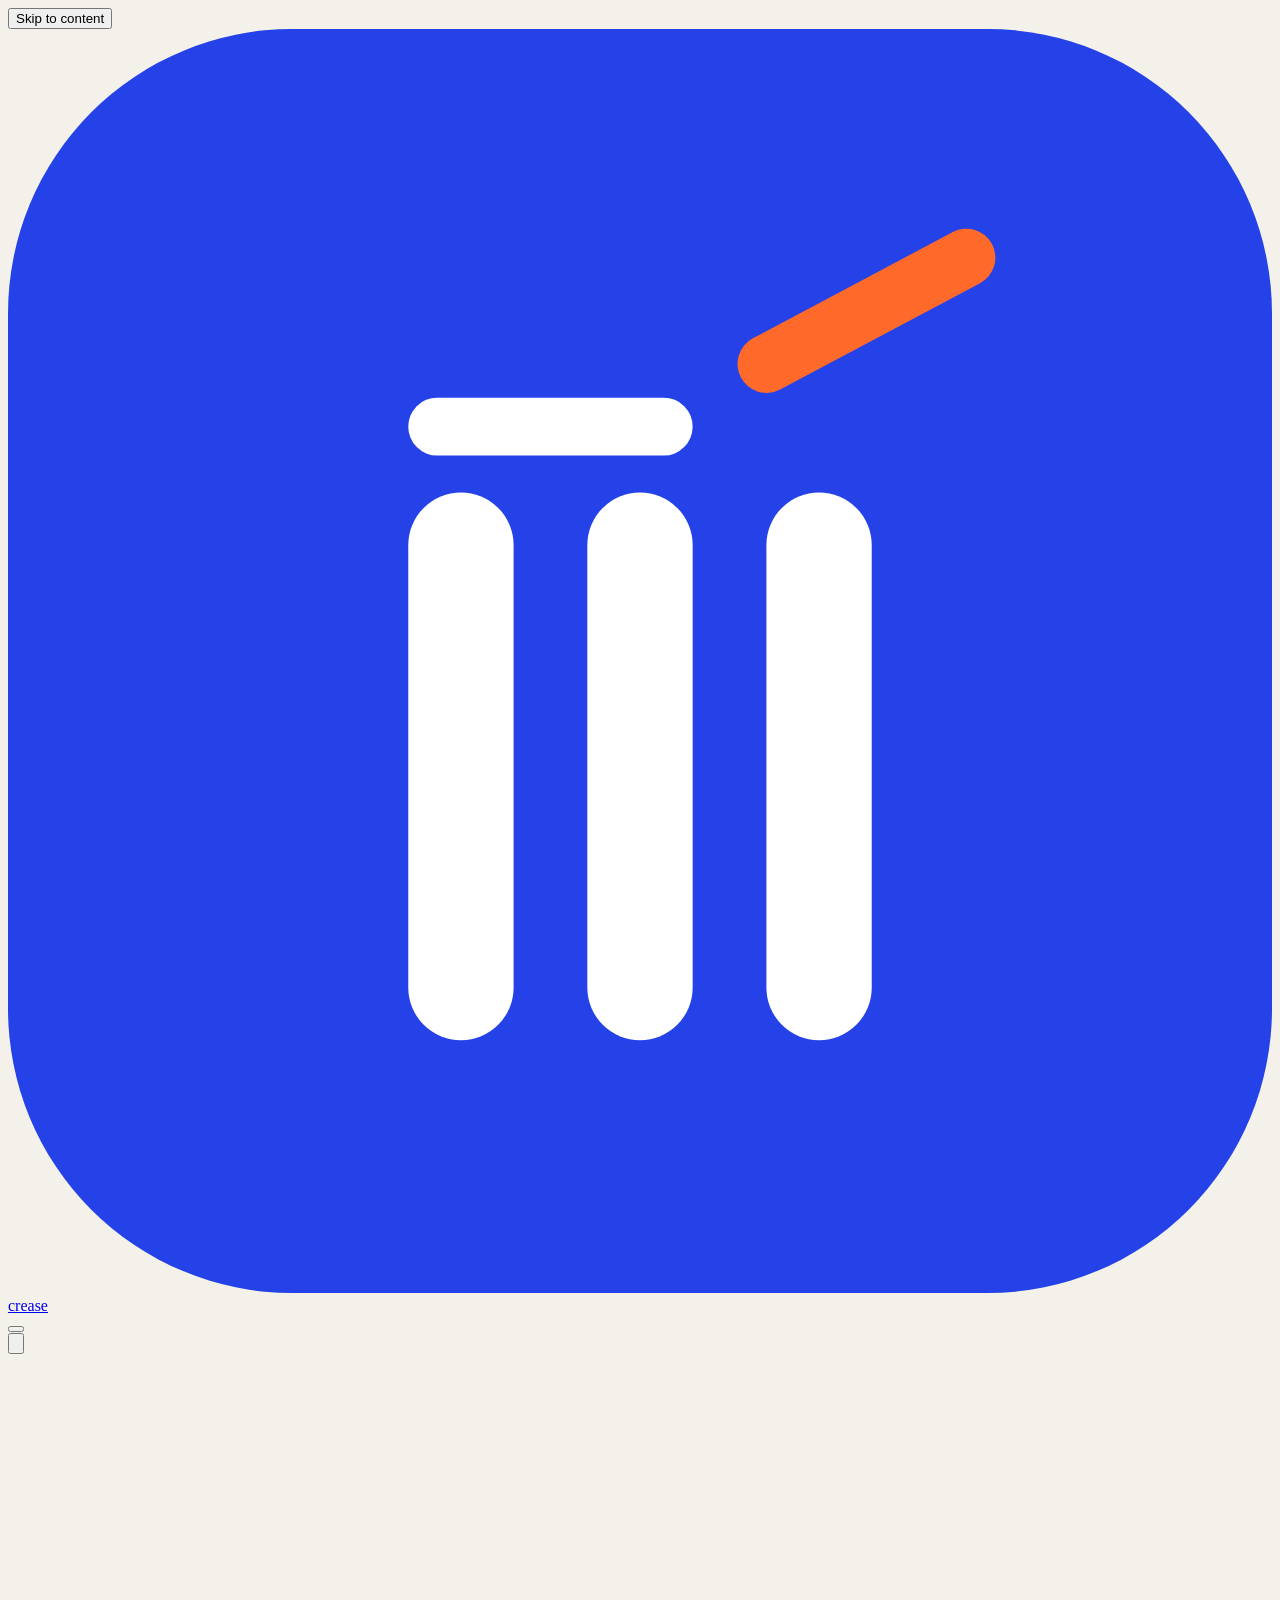
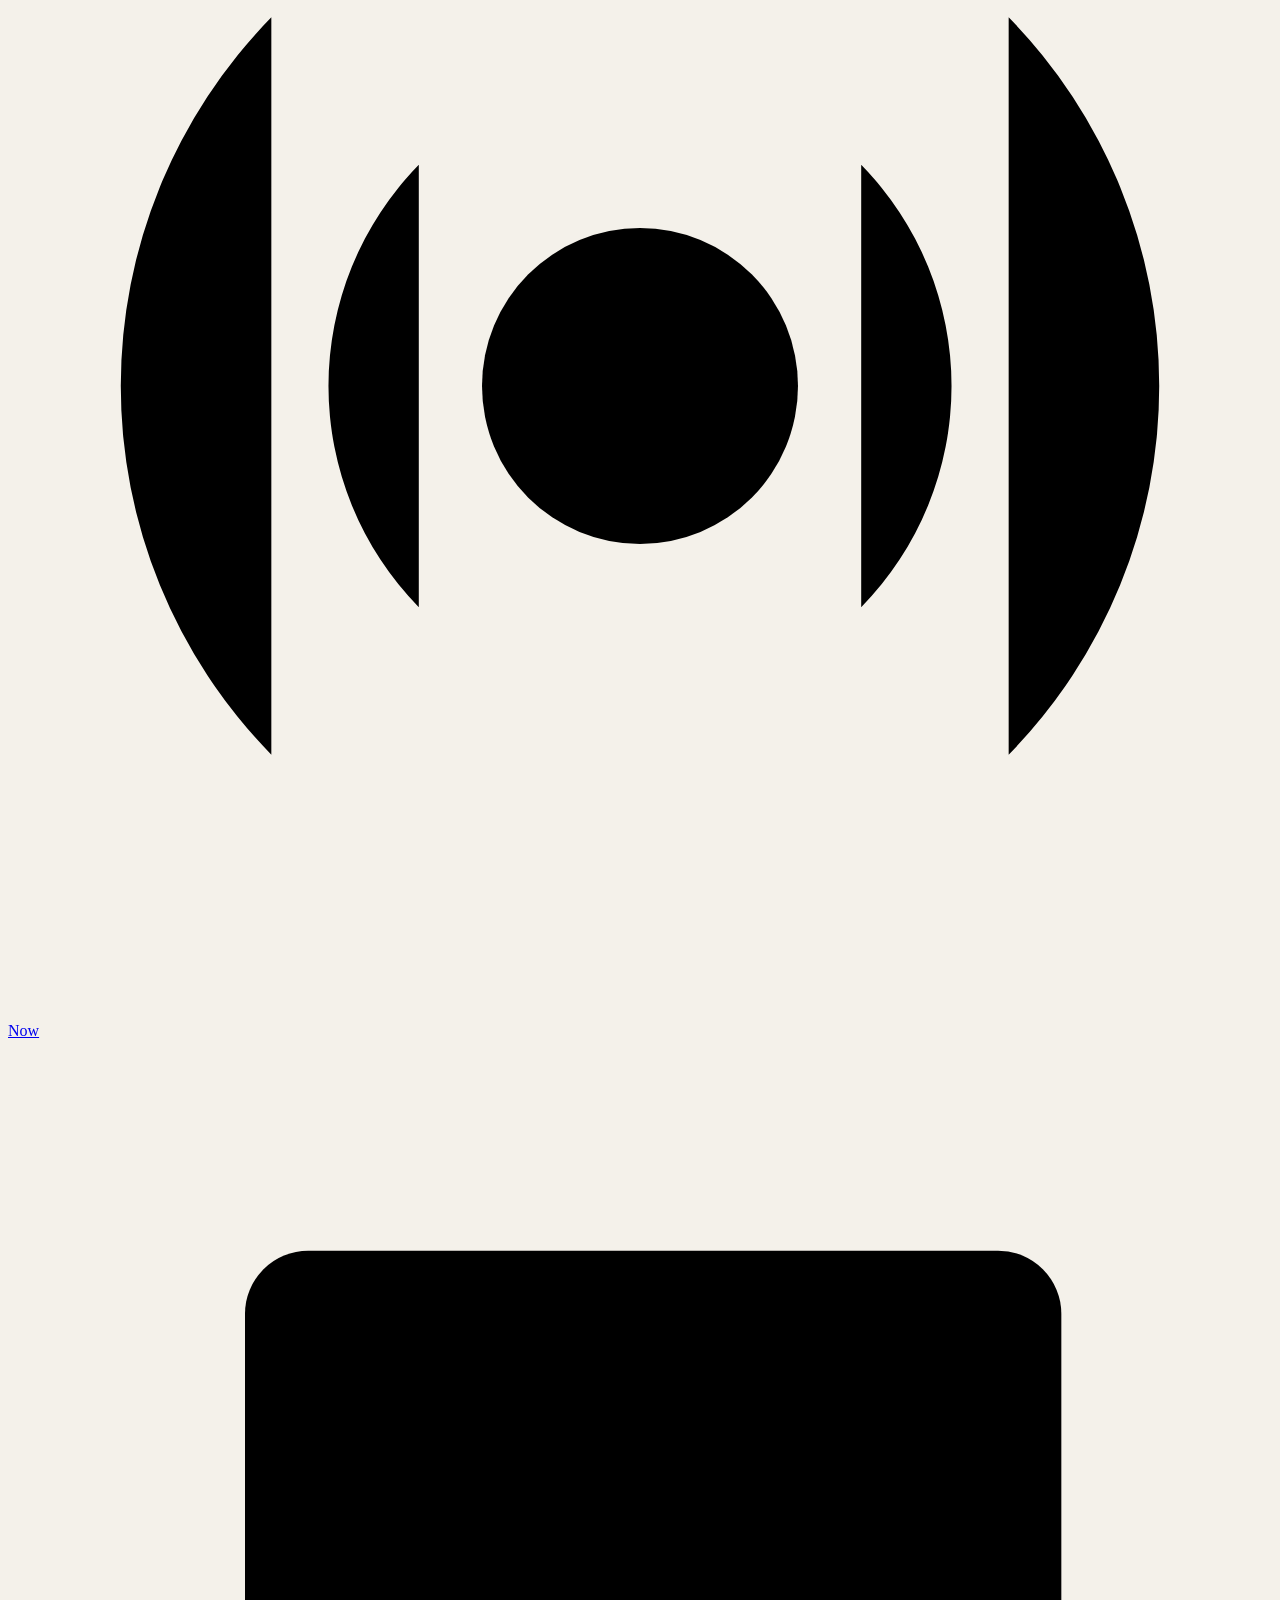
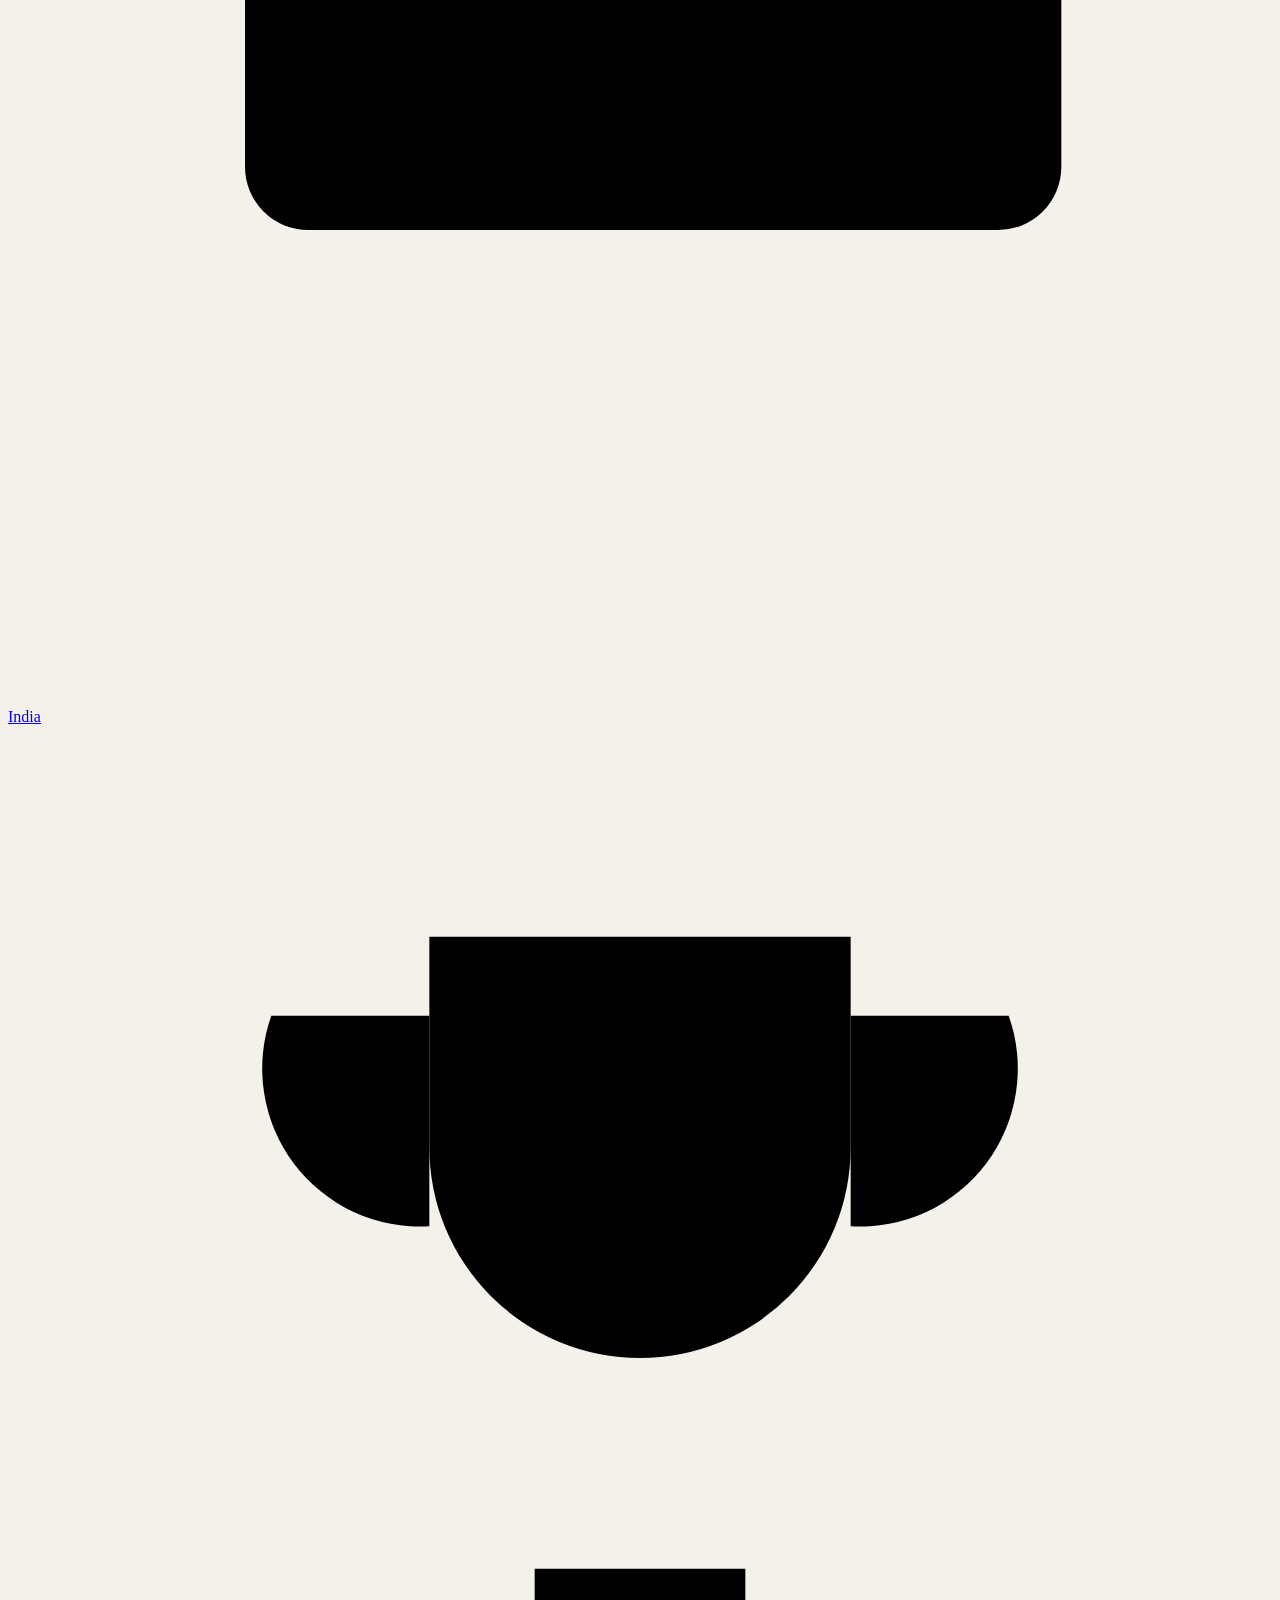
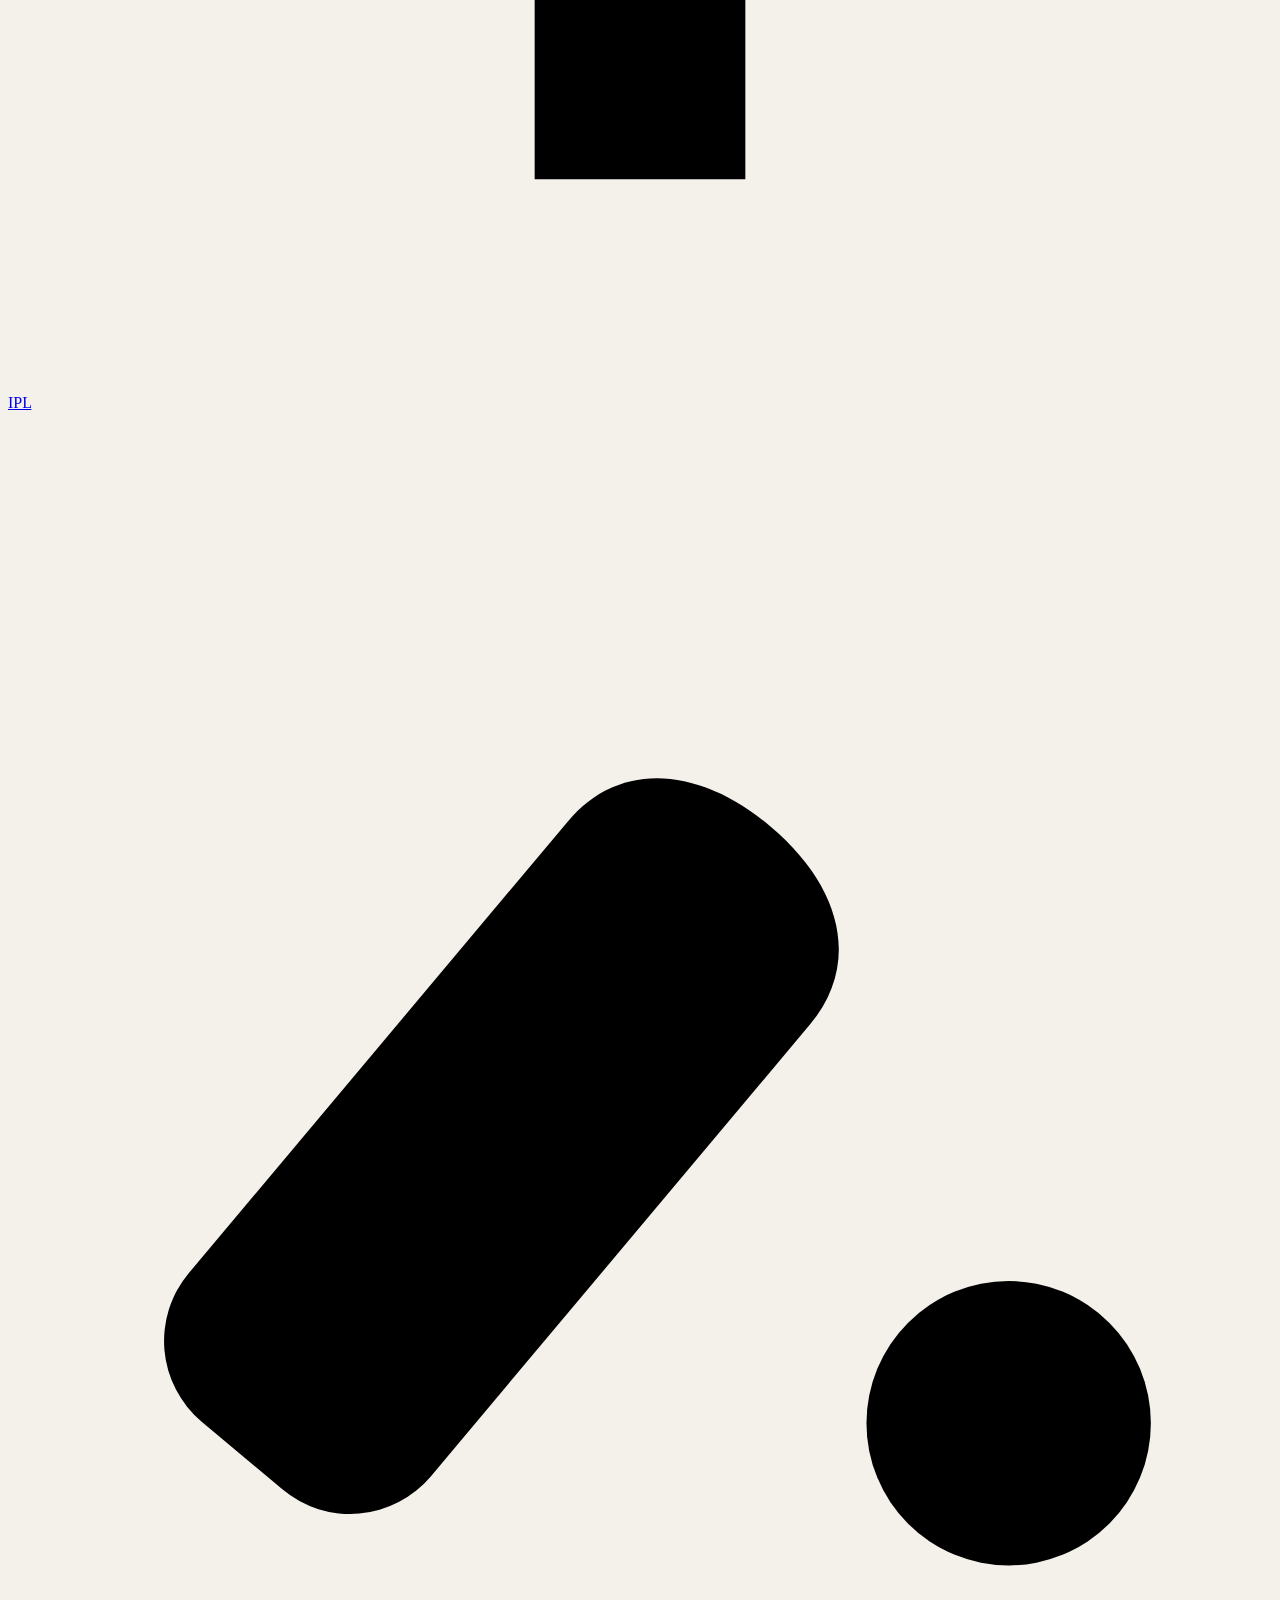
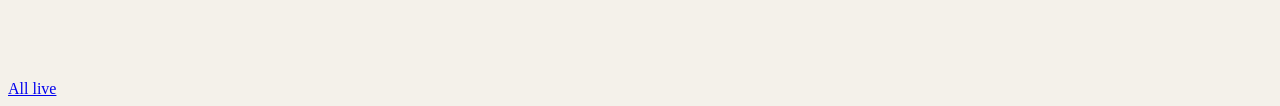
==== commit 867f9cd9: "fix(experiments): fix what eight first-time users of Crease ran into Eight browser personas (impatie" ====
--- a/experiments/cricket-live/public/index.html
+++ b/experiments/cricket-live/public/index.html
@@ -54,6 +54,7 @@
     <link rel="stylesheet" href="/app.css" />
   </head>
   <body>
+    <button class="skip" id="skip" type="button">Skip to content</button>
     <div id="app">
       <header class="top" id="top">
         <div class="top-in">
@@ -201,10 +202,12 @@
         </button>
       </div>
       <p>
-        A notification for India and IPL matches when a match starts, for every
-        wicket, when a decision is reviewed (and again with the outcome), for a
-        batter's fifty or hundred, and for a bowler's five-for.
+        A notification for <span id="alertsWho">India and IPL</span> matches
+        when a match starts, for every wicket, when a decision is reviewed (and
+        again with the outcome), for a batter's fifty or hundred, and for a
+        bowler's five wickets in an innings.
       </p>
+      <p id="alertsNote" class="notice-line" hidden></p>
       <p class="dim">
         Alerts arrive only while Crease is open, in a tab or as an installed
         app. Your browser asks for permission first. Crease checks the scores
@@ -228,12 +231,12 @@
         <legend>Time format</legend>
         <label class="opt"
           ><input type="radio" name="clock" value="12" /><span
-            >12-hour <small>1:30 pm</small></span
+            >12-hour <small id="clock12">1:30 pm</small></span
           ></label
         >
         <label class="opt"
           ><input type="radio" name="clock" value="24" /><span
-            >24-hour <small>13:30</small></span
+            >24-hour <small id="clock24">13:30</small></span
           ></label
         >
       </fieldset>
@@ -274,10 +277,14 @@
       <fieldset>
         <legend>Your team</legend>
         <label class="pick"
-          ><span
-            >Follow a team: its matches show on Now, and alerts include
-            them.</span
-          ><select id="teamSelect"></select
+          ><span id="teamHint"
+            >Follow a team: its matches show on Now, and alerts include them.
+            India and the IPL are always on Now.</span
+          ><select
+            id="teamSelect"
+            aria-label="Your team"
+            aria-describedby="teamHint"
+          ></select
         ></label>
       </fieldset>
       <a class="row-link" href="/about.html">About &amp; privacy</a>
